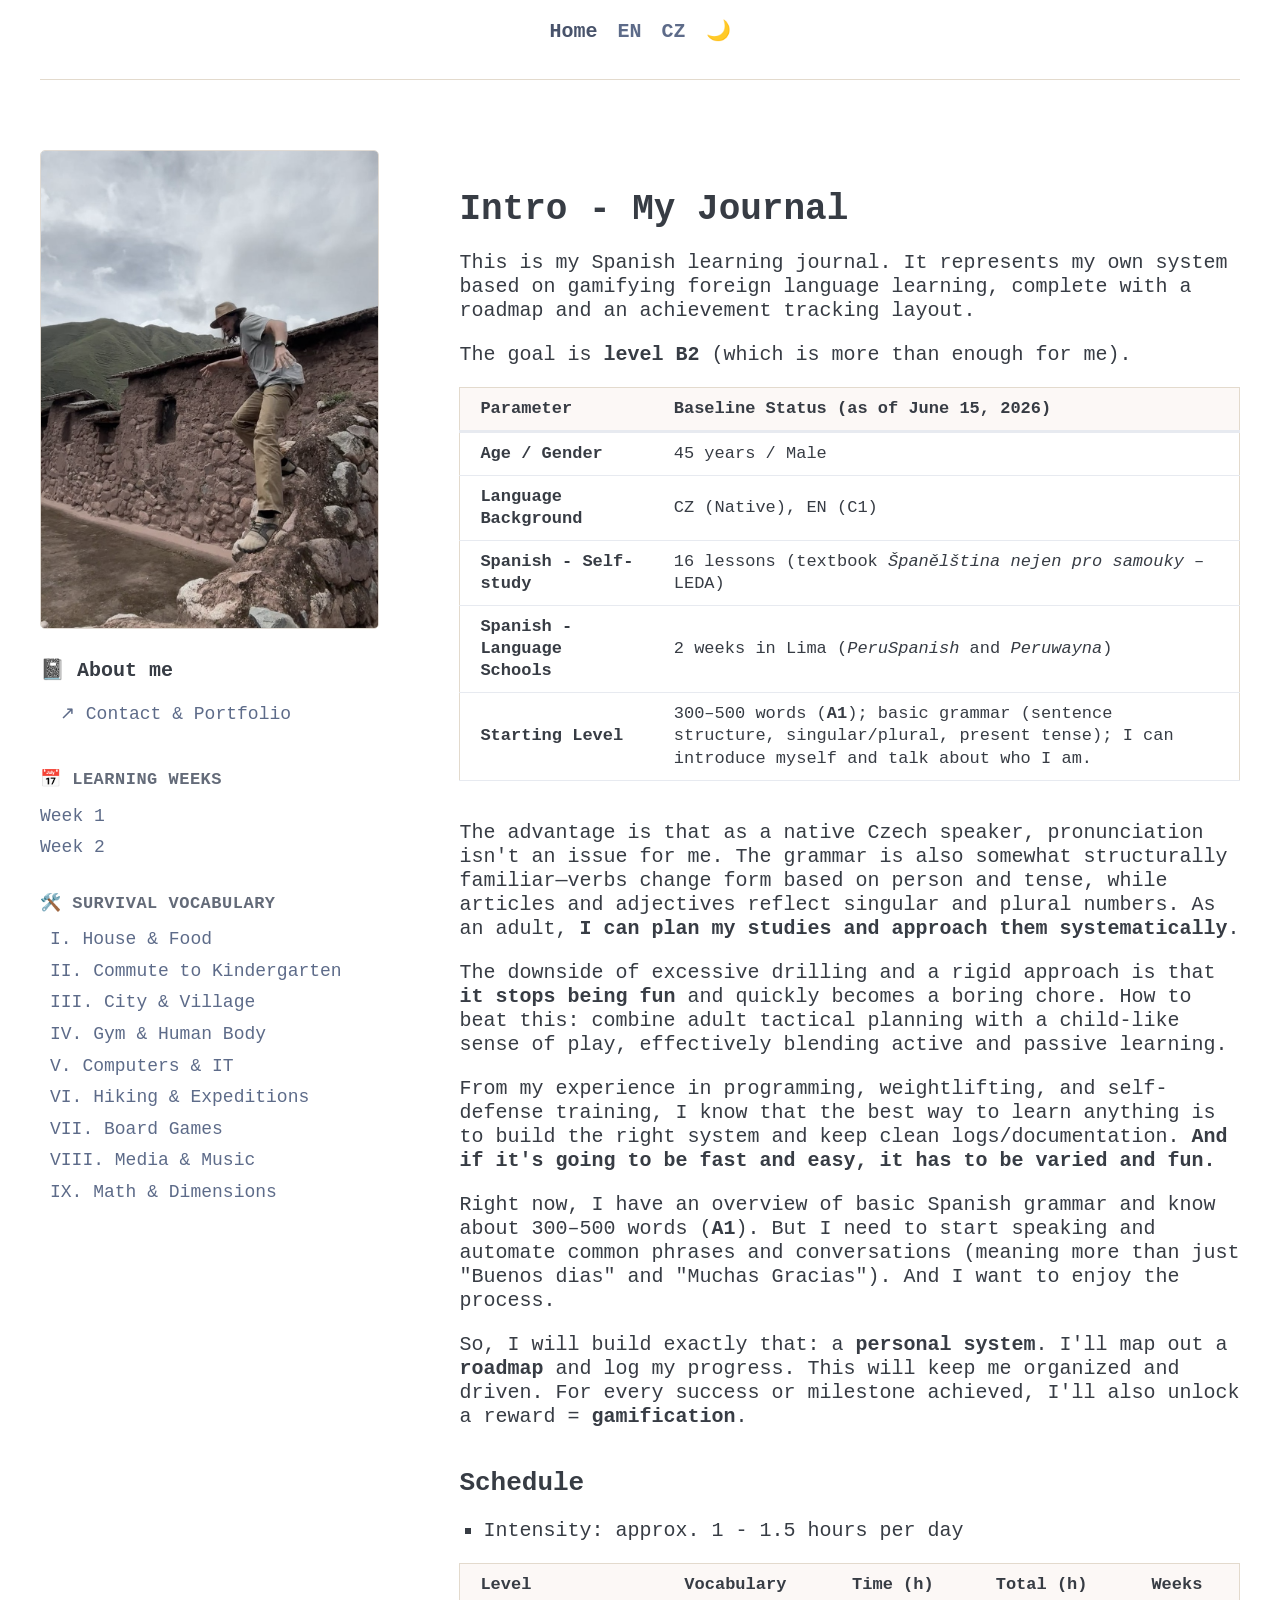
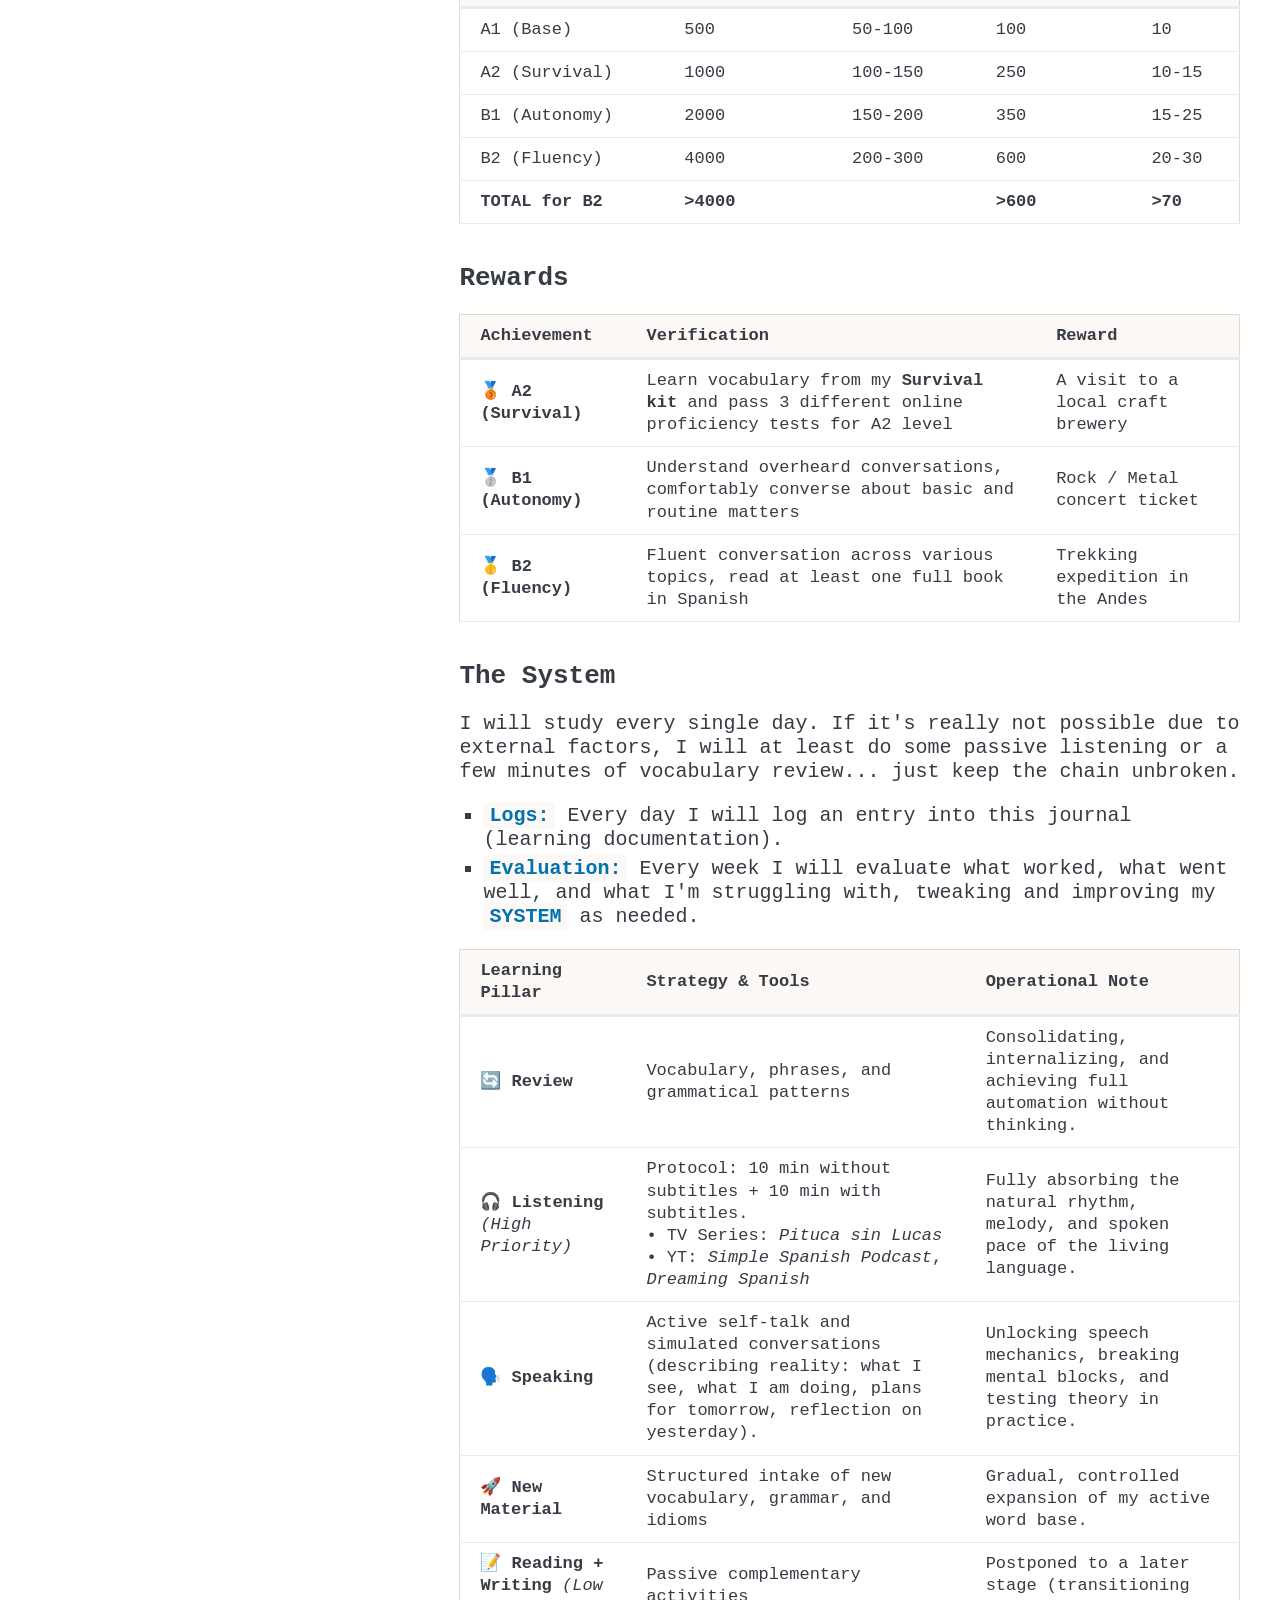
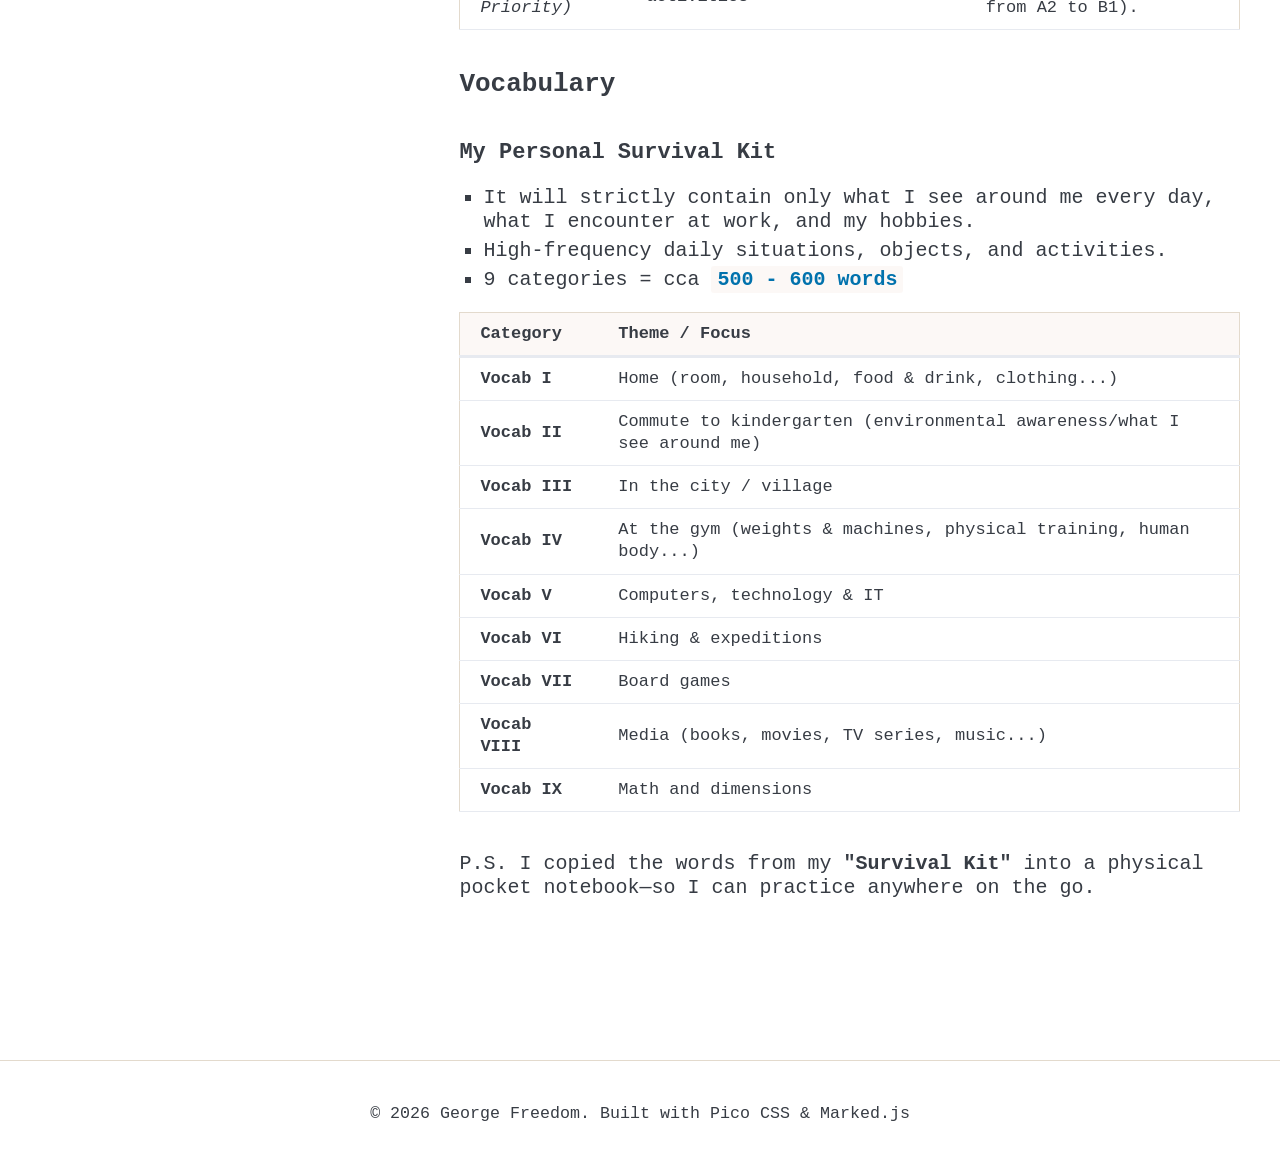
==== index.html @ 5ef9df4e "Add files via upload" ====
<!DOCTYPE html>
<html lang="en" data-theme="light">
<head>
    <meta charset="UTF-8">
    <meta name="viewport" content="width=device-width, initial-scale=1.0">
    <title>My Spanish Journey</title>
    <link rel="icon" type="image/png" href="static/img/favicon.png">
    <meta name="description" content="My Journal - Spanish language learning system.">
    
    <!-- CSS -->
    <link rel="stylesheet" href="static/css/pico.min.css">  
    <link rel="stylesheet" href="static/css/custom.css">
</head>
<body>

    <!-- TOP NAVIGATION (Aligned Right via empty ul) -->
    <nav class="container">
        <ul>
            <li><a href="#" class="md-link secondary font-weight-bold" data-path="en/en_content/intro.md">Home</a></li>
            <li><a href="#" class="secondary font-weight-bold">EN</a></li>
            <li><a href="cz/index.html" class="secondary">CZ</a></li>
            <li><a href="#" id="theme-toggle" class="secondary" aria-label="Toggle theme">🌙</a></li>
        </ul>
    </nav>

    <!-- TWO COLUMN LAYOUT -->
    <main class="container dashboard-grid">
        
        <!-- LEFT COLUMN: SYSTEM OVERVIEW & MD NAVIGATION -->
        <aside class="dashboard-sidebar">
    <div class="sidebar-sticky">
        
        <img class="journal-profile-img" src="static/img/profilka.jpeg" alt="Expedition Logbook Focus">

        <div class="profile-header">
            <p class="about-title">📓 About me</p>
            <ul class="about-links">
                <li><a href="https://dashboard.georgefreedom.com/" target="_blank">↗ Contact & Portfolio</a></li>
            </ul>
        </div>
        
        <nav class="journal-nav">
            <p class="nav-title">📅 Learning Weeks</p>
            <ul>
                <li><a href="#" class="md-link" data-path="en/en_content/weeks/week1.md">Week 1</a></li>
                <li><a href="#" class="md-link" data-path="en/en_content/weeks/week2.md">Week 2</a></li>
            </ul>

            <p class="nav-title">🛠️ Survival Vocabulary</p>
            <ul>
                <li><a href="#" class="md-link" data-path="en/en_content/vocabulary/vocab1.md">I. House & Food</a></li>
                <li><a href="#" class="md-link" data-path="en/en_content/vocabulary/vocab2.md">II. Commute to Kindergarten</a></li>
                <li><a href="#" class="md-link" data-path="en/en_content/vocabulary/vocab3.md">III. City & Village</a></li>
                <li><a href="#" class="md-link" data-path="en/en_content/vocabulary/vocab4.md">IV. Gym & Human Body</a></li>
                <li><a href="#" class="md-link" data-path="en/en_content/vocabulary/vocab5.md">V. Computers & IT</a></li>
                <li><a href="#" class="md-link" data-path="en/en_content/vocabulary/vocab6.md">VI. Hiking & Expeditions</a></li>
                <li><a href="#" class="md-link" data-path="en/en_content/vocabulary/vocab7.md">VII. Board Games</a></li>
                <li><a href="#" class="md-link" data-path="en/en_content/vocabulary/vocab8.md">VIII. Media & Music</a></li>
                <li><a href="#" class="md-link" data-path="en/en_content/vocabulary/vocab9.md">IX. Math & Dimensions</a></li>
            </ul>
        </nav>
    </div>
</aside>

        <!-- RIGHT COLUMN: DYNAMIC CONTENT AREA -->
        <section class="dashboard-content" id="view-wrapper">
            <div id="dynamic-content">
                <p aria-busy="true">Loading system core...</p>
            </div>
        </section>
    </main>

    <!-- FOOTER -->
    <footer class="dashboard-footer">
        <small>&copy; 2026 George Freedom. Built with Pico CSS & Marked.js</small>
    </footer>

    <!-- LOCAL MARKDOWN PARSER & ARCHITECTURE SCRIPT -->
    <script src="static/js/marked.min.js"></script>
    <script>
        // Theme Toggle Logic
        const toggleBtn = document.getElementById('theme-toggle');
        const html = document.documentElement;
        const savedTheme = localStorage.getItem('theme') || (window.matchMedia('(prefers-color-scheme: dark)').matches ? 'dark' : 'light');
        html.setAttribute('data-theme', savedTheme);
        updateToggleIcon(savedTheme);

        toggleBtn.addEventListener('click', (e) => {
            e.preventDefault();
            const currentTheme = html.getAttribute('data-theme');
            const newTheme = currentTheme === 'dark' ? 'light' : 'dark';
            html.setAttribute('data-theme', newTheme);
            localStorage.setItem('theme', newTheme);
            updateToggleIcon(newTheme);
        });

        function updateToggleIcon(theme) {
            toggleBtn.innerHTML = theme === 'dark' ? '☀️' : '🌙';
        }

        // Default Intro Path
        const DEFAULT_INTRO = "en/en_content/intro.md";

        document.addEventListener("DOMContentLoaded", () => {
            fetchAndRenderMarkdown(DEFAULT_INTRO);
            
            const defaultActive = document.querySelector(`[data-path="${DEFAULT_INTRO}"]`);
            if (defaultActive) {
                defaultActive.setAttribute('aria-current', 'page');
            }
        });

        // Async Markdown Loader
        async function fetchAndRenderMarkdown(filePath) {
            const container = document.getElementById('dynamic-content');
            container.innerHTML = '<p aria-busy="true">Loading journal entry...</p>';
            
            try {
                const response = await fetch(filePath);
                if (!response.ok) throw new Error(`File not found (${response.status})`);
                
                const rawMarkdown = await response.text();
                container.innerHTML = marked.parse(rawMarkdown);
                
                if (window.innerWidth < 992) {
                    document.getElementById('view-wrapper').scrollIntoView({ behavior: 'smooth' });
                }
            } catch (error) {
                container.innerHTML = `
                    <article style="border-left: 4px solid var(--pico-form-element-invalid-border-color); font-family: var(--logbook-mono);">
                        <h3>Execution Error</h3>
                        <p>Failed to load: <code>${filePath}</code></p>
                        <p><small>${error.message}</small></p>
                    </article>
                `;
            }
        }

        // Navigation Link Trigger
        document.querySelectorAll('.md-link').forEach(link => {
            link.addEventListener('click', (e) => {
                e.preventDefault();
                
                document.querySelectorAll('.md-link').forEach(l => l.removeAttribute('aria-current'));
                
                // If it's not the top bar Home link, set active styling
                if (link.innerText !== "Home") {
                    link.setAttribute('aria-current', 'page');
                } else {
                    const asideIntro = document.querySelector(`aside [data-path="${DEFAULT_INTRO}"]`);
                    if (asideIntro) asideIntro.setAttribute('aria-current', 'page');
                }
                
                const path = link.getAttribute('data-path');
                fetchAndRenderMarkdown(path);
            });
        });
    </script>
</body>
</html>
---- static/css/pico.min.css ----
@charset "UTF-8";/*!
 * Pico CSS ✨ v2.1.1 (https://picocss.com)
 * Copyright 2019-2025 - Licensed under MIT
 */:host,:root{--pico-font-family-emoji:"Apple Color Emoji","Segoe UI Emoji","Segoe UI Symbol","Noto Color Emoji";--pico-font-family-sans-serif:system-ui,"Segoe UI",Roboto,Oxygen,Ubuntu,Cantarell,Helvetica,Arial,"Helvetica Neue",sans-serif,var(--pico-font-family-emoji);--pico-font-family-monospace:ui-monospace,SFMono-Regular,"SF Mono",Menlo,Consolas,"Liberation Mono",monospace,var(--pico-font-family-emoji);--pico-font-family:var(--pico-font-family-sans-serif);--pico-line-height:1.5;--pico-font-weight:400;--pico-font-size:100%;--pico-text-underline-offset:0.1rem;--pico-border-radius:0.25rem;--pico-border-width:0.0625rem;--pico-outline-width:0.125rem;--pico-transition:0.2s ease-in-out;--pico-spacing:1rem;--pico-typography-spacing-vertical:1rem;--pico-block-spacing-vertical:var(--pico-spacing);--pico-block-spacing-horizontal:var(--pico-spacing);--pico-grid-column-gap:var(--pico-spacing);--pico-grid-row-gap:var(--pico-spacing);--pico-form-element-spacing-vertical:0.75rem;--pico-form-element-spacing-horizontal:1rem;--pico-group-box-shadow:0 0 0 rgba(0, 0, 0, 0);--pico-group-box-shadow-focus-with-button:0 0 0 var(--pico-outline-width) var(--pico-primary-focus);--pico-group-box-shadow-focus-with-input:0 0 0 0.0625rem var(--pico-form-element-border-color);--pico-modal-overlay-backdrop-filter:blur(0.375rem);--pico-nav-element-spacing-vertical:1rem;--pico-nav-element-spacing-horizontal:0.5rem;--pico-nav-link-spacing-vertical:0.5rem;--pico-nav-link-spacing-horizontal:0.5rem;--pico-nav-breadcrumb-divider:">";--pico-icon-checkbox:url("data:image/svg+xml,%3Csvg xmlns='http://www.w3.org/2000/svg' width='24' height='24' viewBox='0 0 24 24' fill='none' stroke='rgb(255, 255, 255)' stroke-width='4' stroke-linecap='round' stroke-linejoin='round'%3E%3Cpolyline points='20 6 9 17 4 12'%3E%3C/polyline%3E%3C/svg%3E");--pico-icon-minus:url("data:image/svg+xml,%3Csvg xmlns='http://www.w3.org/2000/svg' width='24' height='24' viewBox='0 0 24 24' fill='none' stroke='rgb(255, 255, 255)' stroke-width='4' stroke-linecap='round' stroke-linejoin='round'%3E%3Cline x1='5' y1='12' x2='19' y2='12'%3E%3C/line%3E%3C/svg%3E");--pico-icon-chevron:url("data:image/svg+xml,%3Csvg xmlns='http://www.w3.org/2000/svg' width='24' height='24' viewBox='0 0 24 24' fill='none' stroke='rgb(136, 145, 164)' stroke-width='2' stroke-linecap='round' stroke-linejoin='round'%3E%3Cpolyline points='6 9 12 15 18 9'%3E%3C/polyline%3E%3C/svg%3E");--pico-icon-date:url("data:image/svg+xml,%3Csvg xmlns='http://www.w3.org/2000/svg' width='24' height='24' viewBox='0 0 24 24' fill='none' stroke='rgb(136, 145, 164)' stroke-width='2' stroke-linecap='round' stroke-linejoin='round'%3E%3Crect x='3' y='4' width='18' height='18' rx='2' ry='2'%3E%3C/rect%3E%3Cline x1='16' y1='2' x2='16' y2='6'%3E%3C/line%3E%3Cline x1='8' y1='2' x2='8' y2='6'%3E%3C/line%3E%3Cline x1='3' y1='10' x2='21' y2='10'%3E%3C/line%3E%3C/svg%3E");--pico-icon-time:url("data:image/svg+xml,%3Csvg xmlns='http://www.w3.org/2000/svg' width='24' height='24' viewBox='0 0 24 24' fill='none' stroke='rgb(136, 145, 164)' stroke-width='2' stroke-linecap='round' stroke-linejoin='round'%3E%3Ccircle cx='12' cy='12' r='10'%3E%3C/circle%3E%3Cpolyline points='12 6 12 12 16 14'%3E%3C/polyline%3E%3C/svg%3E");--pico-icon-search:url("data:image/svg+xml,%3Csvg xmlns='http://www.w3.org/2000/svg' width='24' height='24' viewBox='0 0 24 24' fill='none' stroke='rgb(136, 145, 164)' stroke-width='1.5' stroke-linecap='round' stroke-linejoin='round'%3E%3Ccircle cx='11' cy='11' r='8'%3E%3C/circle%3E%3Cline x1='21' y1='21' x2='16.65' y2='16.65'%3E%3C/line%3E%3C/svg%3E");--pico-icon-close:url("data:image/svg+xml,%3Csvg xmlns='http://www.w3.org/2000/svg' width='24' height='24' viewBox='0 0 24 24' fill='none' stroke='rgb(136, 145, 164)' stroke-width='3' stroke-linecap='round' stroke-linejoin='round'%3E%3Cline x1='18' y1='6' x2='6' y2='18'%3E%3C/line%3E%3Cline x1='6' y1='6' x2='18' y2='18'%3E%3C/line%3E%3C/svg%3E");--pico-icon-loading:url("data:image/svg+xml,%3Csvg fill='none' height='24' width='24' viewBox='0 0 24 24' xmlns='http://www.w3.org/2000/svg' %3E%3Cstyle%3E g %7B animation: rotate 2s linear infinite; transform-origin: center center; %7D circle %7B stroke-dasharray: 75,100; stroke-dashoffset: -5; animation: dash 1.5s ease-in-out infinite; stroke-linecap: round; %7D @keyframes rotate %7B 0%25 %7B transform: rotate(0deg); %7D 100%25 %7B transform: rotate(360deg); %7D %7D @keyframes dash %7B 0%25 %7B stroke-dasharray: 1,100; stroke-dashoffset: 0; %7D 50%25 %7B stroke-dasharray: 44.5,100; stroke-dashoffset: -17.5; %7D 100%25 %7B stroke-dasharray: 44.5,100; stroke-dashoffset: -62; %7D %7D %3C/style%3E%3Cg%3E%3Ccircle cx='12' cy='12' r='10' fill='none' stroke='rgb(136, 145, 164)' stroke-width='4' /%3E%3C/g%3E%3C/svg%3E")}@media (min-width:576px){:host,:root{--pico-font-size:106.25%}}@media (min-width:768px){:host,:root{--pico-font-size:112.5%}}@media (min-width:1024px){:host,:root{--pico-font-size:118.75%}}@media (min-width:1280px){:host,:root{--pico-font-size:125%}}@media (min-width:1536px){:host,:root{--pico-font-size:131.25%}}a{--pico-text-decoration:underline}a.contrast,a.secondary{--pico-text-decoration:underline}small{--pico-font-size:0.875em}h1,h2,h3,h4,h5,h6{--pico-font-weight:700}h1{--pico-font-size:2rem;--pico-line-height:1.125;--pico-typography-spacing-top:3rem}h2{--pico-font-size:1.75rem;--pico-line-height:1.15;--pico-typography-spacing-top:2.625rem}h3{--pico-font-size:1.5rem;--pico-line-height:1.175;--pico-typography-spacing-top:2.25rem}h4{--pico-font-size:1.25rem;--pico-line-height:1.2;--pico-typography-spacing-top:1.874rem}h5{--pico-font-size:1.125rem;--pico-line-height:1.225;--pico-typography-spacing-top:1.6875rem}h6{--pico-font-size:1rem;--pico-line-height:1.25;--pico-typography-spacing-top:1.5rem}tfoot td,tfoot th,thead td,thead th{--pico-font-weight:600;--pico-border-width:0.1875rem}code,kbd,pre,samp{--pico-font-family:var(--pico-font-family-monospace)}kbd{--pico-font-weight:bolder}:where(select,textarea),input:not([type=submit],[type=button],[type=reset],[type=checkbox],[type=radio],[type=file]){--pico-outline-width:0.0625rem}[type=search]{--pico-border-radius:5rem}[type=checkbox],[type=radio]{--pico-border-width:0.125rem}[type=checkbox][role=switch]{--pico-border-width:0.1875rem}details.dropdown summary:not([role=button]){--pico-outline-width:0.0625rem}nav details.dropdown summary:focus-visible{--pico-outline-width:0.125rem}[role=search]{--pico-border-radius:5rem}[role=group]:has(button.secondary:focus,[type=submit].secondary:focus,[type=button].secondary:focus,[role=button].secondary:focus),[role=search]:has(button.secondary:focus,[type=submit].secondary:focus,[type=button].secondary:focus,[role=button].secondary:focus){--pico-group-box-shadow-focus-with-button:0 0 0 var(--pico-outline-width) var(--pico-secondary-focus)}[role=group]:has(button.contrast:focus,[type=submit].contrast:focus,[type=button].contrast:focus,[role=button].contrast:focus),[role=search]:has(button.contrast:focus,[type=submit].contrast:focus,[type=button].contrast:focus,[role=button].contrast:focus){--pico-group-box-shadow-focus-with-button:0 0 0 var(--pico-outline-width) var(--pico-contrast-focus)}[role=group] [role=button],[role=group] [type=button],[role=group] [type=submit],[role=group] button,[role=search] [role=button],[role=search] [type=button],[role=search] [type=submit],[role=search] button{--pico-form-element-spacing-horizontal:2rem}details summary[role=button]:not(.outline)::after{filter:brightness(0) invert(1)}[aria-busy=true]:not(input,select,textarea):is(button,[type=submit],[type=button],[type=reset],[role=button]):not(.outline)::before{filter:brightness(0) invert(1)}:host(:not([data-theme=dark])),:root:not([data-theme=dark]),[data-theme=light]{color-scheme:light;--pico-background-color:#fff;--pico-color:#373c44;--pico-text-selection-color:rgba(2, 154, 232, 0.25);--pico-muted-color:#646b79;--pico-muted-border-color:rgb(231, 234, 239.5);--pico-primary:#0172ad;--pico-primary-background:#0172ad;--pico-primary-border:var(--pico-primary-background);--pico-primary-underline:rgba(1, 114, 173, 0.5);--pico-primary-hover:#015887;--pico-primary-hover-background:#02659a;--pico-primary-hover-border:var(--pico-primary-hover-background);--pico-primary-hover-underline:var(--pico-primary-hover);--pico-primary-focus:rgba(2, 154, 232, 0.5);--pico-primary-inverse:#fff;--pico-secondary:#5d6b89;--pico-secondary-background:#525f7a;--pico-secondary-border:var(--pico-secondary-background);--pico-secondary-underline:rgba(93, 107, 137, 0.5);--pico-secondary-hover:#48536b;--pico-secondary-hover-background:#48536b;--pico-secondary-hover-border:var(--pico-secondary-hover-background);--pico-secondary-hover-underline:var(--pico-secondary-hover);--pico-secondary-focus:rgba(93, 107, 137, 0.25);--pico-secondary-inverse:#fff;--pico-contrast:#181c25;--pico-contrast-background:#181c25;--pico-contrast-border:var(--pico-contrast-background);--pico-contrast-underline:rgba(24, 28, 37, 0.5);--pico-contrast-hover:#000;--pico-contrast-hover-background:#000;--pico-contrast-hover-border:var(--pico-contrast-hover-background);--pico-contrast-hover-underline:var(--pico-secondary-hover);--pico-contrast-focus:rgba(93, 107, 137, 0.25);--pico-contrast-inverse:#fff;--pico-box-shadow:0.0145rem 0.029rem 0.174rem rgba(129, 145, 181, 0.01698),0.0335rem 0.067rem 0.402rem rgba(129, 145, 181, 0.024),0.0625rem 0.125rem 0.75rem rgba(129, 145, 181, 0.03),0.1125rem 0.225rem 1.35rem rgba(129, 145, 181, 0.036),0.2085rem 0.417rem 2.502rem rgba(129, 145, 181, 0.04302),0.5rem 1rem 6rem rgba(129, 145, 181, 0.06),0 0 0 0.0625rem rgba(129, 145, 181, 0.015);--pico-h1-color:#2d3138;--pico-h2-color:#373c44;--pico-h3-color:#424751;--pico-h4-color:#4d535e;--pico-h5-color:#5c6370;--pico-h6-color:#646b79;--pico-mark-background-color:rgb(252.5, 230.5, 191.5);--pico-mark-color:#0f1114;--pico-ins-color:rgb(28.5, 105.5, 84);--pico-del-color:rgb(136, 56.5, 53);--pico-blockquote-border-color:var(--pico-muted-border-color);--pico-blockquote-footer-color:var(--pico-muted-color);--pico-button-box-shadow:0 0 0 rgba(0, 0, 0, 0);--pico-button-hover-box-shadow:0 0 0 rgba(0, 0, 0, 0);--pico-table-border-color:var(--pico-muted-border-color);--pico-table-row-stripped-background-color:rgba(111, 120, 135, 0.0375);--pico-code-background-color:rgb(243, 244.5, 246.75);--pico-code-color:#646b79;--pico-code-kbd-background-color:var(--pico-color);--pico-code-kbd-color:var(--pico-background-color);--pico-form-element-background-color:rgb(251, 251.5, 252.25);--pico-form-element-selected-background-color:#dfe3eb;--pico-form-element-border-color:#cfd5e2;--pico-form-element-color:#23262c;--pico-form-element-placeholder-color:var(--pico-muted-color);--pico-form-element-active-background-color:#fff;--pico-form-element-active-border-color:var(--pico-primary-border);--pico-form-element-focus-color:var(--pico-primary-border);--pico-form-element-disabled-opacity:0.5;--pico-form-element-invalid-border-color:rgb(183.5, 105.5, 106.5);--pico-form-element-invalid-active-border-color:rgb(200.25, 79.25, 72.25);--pico-form-element-invalid-focus-color:var(--pico-form-element-invalid-active-border-color);--pico-form-element-valid-border-color:rgb(76, 154.5, 137.5);--pico-form-element-valid-active-border-color:rgb(39, 152.75, 118.75);--pico-form-element-valid-focus-color:var(--pico-form-element-valid-active-border-color);--pico-switch-background-color:#bfc7d9;--pico-switch-checked-background-color:var(--pico-primary-background);--pico-switch-color:#fff;--pico-switch-thumb-box-shadow:0 0 0 rgba(0, 0, 0, 0);--pico-range-border-color:#dfe3eb;--pico-range-active-border-color:#bfc7d9;--pico-range-thumb-border-color:var(--pico-background-color);--pico-range-thumb-color:var(--pico-secondary-background);--pico-range-thumb-active-color:var(--pico-primary-background);--pico-accordion-border-color:var(--pico-muted-border-color);--pico-accordion-active-summary-color:var(--pico-primary-hover);--pico-accordion-close-summary-color:var(--pico-color);--pico-accordion-open-summary-color:var(--pico-muted-color);--pico-card-background-color:var(--pico-background-color);--pico-card-border-color:var(--pico-muted-border-color);--pico-card-box-shadow:var(--pico-box-shadow);--pico-card-sectioning-background-color:rgb(251, 251.5, 252.25);--pico-dropdown-background-color:#fff;--pico-dropdown-border-color:#eff1f4;--pico-dropdown-box-shadow:var(--pico-box-shadow);--pico-dropdown-color:var(--pico-color);--pico-dropdown-hover-background-color:#eff1f4;--pico-loading-spinner-opacity:0.5;--pico-modal-overlay-background-color:rgba(232, 234, 237, 0.75);--pico-progress-background-color:#dfe3eb;--pico-progress-color:var(--pico-primary-background);--pico-tooltip-background-color:var(--pico-contrast-background);--pico-tooltip-color:var(--pico-contrast-inverse);--pico-icon-valid:url("data:image/svg+xml,%3Csvg xmlns='http://www.w3.org/2000/svg' width='24' height='24' viewBox='0 0 24 24' fill='none' stroke='rgb(76, 154.5, 137.5)' stroke-width='2' stroke-linecap='round' stroke-linejoin='round'%3E%3Cpolyline points='20 6 9 17 4 12'%3E%3C/polyline%3E%3C/svg%3E");--pico-icon-invalid:url("data:image/svg+xml,%3Csvg xmlns='http://www.w3.org/2000/svg' width='24' height='24' viewBox='0 0 24 24' fill='none' stroke='rgb(200.25, 79.25, 72.25)' stroke-width='2' stroke-linecap='round' stroke-linejoin='round'%3E%3Ccircle cx='12' cy='12' r='10'%3E%3C/circle%3E%3Cline x1='12' y1='8' x2='12' y2='12'%3E%3C/line%3E%3Cline x1='12' y1='16' x2='12.01' y2='16'%3E%3C/line%3E%3C/svg%3E")}:host(:not([data-theme=dark])) input:is([type=submit],[type=button],[type=reset],[type=checkbox],[type=radio],[type=file]),:root:not([data-theme=dark]) input:is([type=submit],[type=button],[type=reset],[type=checkbox],[type=radio],[type=file]),[data-theme=light] input:is([type=submit],[type=button],[type=reset],[type=checkbox],[type=radio],[type=file]){--pico-form-element-focus-color:var(--pico-primary-focus)}@media only screen and (prefers-color-scheme:dark){:host(:not([data-theme])),:root:not([data-theme]){color-scheme:dark;--pico-background-color:rgb(19, 22.5, 30.5);--pico-color:#c2c7d0;--pico-text-selection-color:rgba(1, 170, 255, 0.1875);--pico-muted-color:#7b8495;--pico-muted-border-color:#202632;--pico-primary:#01aaff;--pico-primary-background:#0172ad;--pico-primary-border:var(--pico-primary-background);--pico-primary-underline:rgba(1, 170, 255, 0.5);--pico-primary-hover:#79c0ff;--pico-primary-hover-background:#017fc0;--pico-primary-hover-border:var(--pico-primary-hover-background);--pico-primary-hover-underline:var(--pico-primary-hover);--pico-primary-focus:rgba(1, 170, 255, 0.375);--pico-primary-inverse:#fff;--pico-secondary:#969eaf;--pico-secondary-background:#525f7a;--pico-secondary-border:var(--pico-secondary-background);--pico-secondary-underline:rgba(150, 158, 175, 0.5);--pico-secondary-hover:#b3b9c5;--pico-secondary-hover-background:#5d6b89;--pico-secondary-hover-border:var(--pico-secondary-hover-background);--pico-secondary-hover-underline:var(--pico-secondary-hover);--pico-secondary-focus:rgba(144, 158, 190, 0.25);--pico-secondary-inverse:#fff;--pico-contrast:#dfe3eb;--pico-contrast-background:#eff1f4;--pico-contrast-border:var(--pico-contrast-background);--pico-contrast-underline:rgba(223, 227, 235, 0.5);--pico-contrast-hover:#fff;--pico-contrast-hover-background:#fff;--pico-contrast-hover-border:var(--pico-contrast-hover-background);--pico-contrast-hover-underline:var(--pico-contrast-hover);--pico-contrast-focus:rgba(207, 213, 226, 0.25);--pico-contrast-inverse:#000;--pico-box-shadow:0.0145rem 0.029rem 0.174rem rgba(7, 8.5, 12, 0.01698),0.0335rem 0.067rem 0.402rem rgba(7, 8.5, 12, 0.024),0.0625rem 0.125rem 0.75rem rgba(7, 8.5, 12, 0.03),0.1125rem 0.225rem 1.35rem rgba(7, 8.5, 12, 0.036),0.2085rem 0.417rem 2.502rem rgba(7, 8.5, 12, 0.04302),0.5rem 1rem 6rem rgba(7, 8.5, 12, 0.06),0 0 0 0.0625rem rgba(7, 8.5, 12, 0.015);--pico-h1-color:#f0f1f3;--pico-h2-color:#e0e3e7;--pico-h3-color:#c2c7d0;--pico-h4-color:#b3b9c5;--pico-h5-color:#a4acba;--pico-h6-color:#8891a4;--pico-mark-background-color:#014063;--pico-mark-color:#fff;--pico-ins-color:#62af9a;--pico-del-color:rgb(205.5, 126, 123);--pico-blockquote-border-color:var(--pico-muted-border-color);--pico-blockquote-footer-color:var(--pico-muted-color);--pico-button-box-shadow:0 0 0 rgba(0, 0, 0, 0);--pico-button-hover-box-shadow:0 0 0 rgba(0, 0, 0, 0);--pico-table-border-color:var(--pico-muted-border-color);--pico-table-row-stripped-background-color:rgba(111, 120, 135, 0.0375);--pico-code-background-color:rgb(26, 30.5, 40.25);--pico-code-color:#8891a4;--pico-code-kbd-background-color:var(--pico-color);--pico-code-kbd-color:var(--pico-background-color);--pico-form-element-background-color:rgb(28, 33, 43.5);--pico-form-element-selected-background-color:#2a3140;--pico-form-element-border-color:#2a3140;--pico-form-element-color:#e0e3e7;--pico-form-element-placeholder-color:#8891a4;--pico-form-element-active-background-color:rgb(26, 30.5, 40.25);--pico-form-element-active-border-color:var(--pico-primary-border);--pico-form-element-focus-color:var(--pico-primary-border);--pico-form-element-disabled-opacity:0.5;--pico-form-element-invalid-border-color:rgb(149.5, 74, 80);--pico-form-element-invalid-active-border-color:rgb(183.25, 63.5, 59);--pico-form-element-invalid-focus-color:var(--pico-form-element-invalid-active-border-color);--pico-form-element-valid-border-color:#2a7b6f;--pico-form-element-valid-active-border-color:rgb(22, 137, 105.5);--pico-form-element-valid-focus-color:var(--pico-form-element-valid-active-border-color);--pico-switch-background-color:#333c4e;--pico-switch-checked-background-color:var(--pico-primary-background);--pico-switch-color:#fff;--pico-switch-thumb-box-shadow:0 0 0 rgba(0, 0, 0, 0);--pico-range-border-color:#202632;--pico-range-active-border-color:#2a3140;--pico-range-thumb-border-color:var(--pico-background-color);--pico-range-thumb-color:var(--pico-secondary-background);--pico-range-thumb-active-color:var(--pico-primary-background);--pico-accordion-border-color:var(--pico-muted-border-color);--pico-accordion-active-summary-color:var(--pico-primary-hover);--pico-accordion-close-summary-color:var(--pico-color);--pico-accordion-open-summary-color:var(--pico-muted-color);--pico-card-background-color:#181c25;--pico-card-border-color:var(--pico-card-background-color);--pico-card-box-shadow:var(--pico-box-shadow);--pico-card-sectioning-background-color:rgb(26, 30.5, 40.25);--pico-dropdown-background-color:#181c25;--pico-dropdown-border-color:#202632;--pico-dropdown-box-shadow:var(--pico-box-shadow);--pico-dropdown-color:var(--pico-color);--pico-dropdown-hover-background-color:#202632;--pico-loading-spinner-opacity:0.5;--pico-modal-overlay-background-color:rgba(7.5, 8.5, 10, 0.75);--pico-progress-background-color:#202632;--pico-progress-color:var(--pico-primary-background);--pico-tooltip-background-color:var(--pico-contrast-background);--pico-tooltip-color:var(--pico-contrast-inverse);--pico-icon-valid:url("data:image/svg+xml,%3Csvg xmlns='http://www.w3.org/2000/svg' width='24' height='24' viewBox='0 0 24 24' fill='none' stroke='rgb(42, 123, 111)' stroke-width='2' stroke-linecap='round' stroke-linejoin='round'%3E%3Cpolyline points='20 6 9 17 4 12'%3E%3C/polyline%3E%3C/svg%3E");--pico-icon-invalid:url("data:image/svg+xml,%3Csvg xmlns='http://www.w3.org/2000/svg' width='24' height='24' viewBox='0 0 24 24' fill='none' stroke='rgb(149.5, 74, 80)' stroke-width='2' stroke-linecap='round' stroke-linejoin='round'%3E%3Ccircle cx='12' cy='12' r='10'%3E%3C/circle%3E%3Cline x1='12' y1='8' x2='12' y2='12'%3E%3C/line%3E%3Cline x1='12' y1='16' x2='12.01' y2='16'%3E%3C/line%3E%3C/svg%3E")}:host(:not([data-theme])) input:is([type=submit],[type=button],[type=reset],[type=checkbox],[type=radio],[type=file]),:root:not([data-theme]) input:is([type=submit],[type=button],[type=reset],[type=checkbox],[type=radio],[type=file]){--pico-form-element-focus-color:var(--pico-primary-focus)}:host(:not([data-theme])) details summary[role=button].contrast:not(.outline)::after,:root:not([data-theme]) details summary[role=button].contrast:not(.outline)::after{filter:brightness(0)}:host(:not([data-theme])) [aria-busy=true]:not(input,select,textarea).contrast:is(button,[type=submit],[type=button],[type=reset],[role=button]):not(.outline)::before,:root:not([data-theme]) [aria-busy=true]:not(input,select,textarea).contrast:is(button,[type=submit],[type=button],[type=reset],[role=button]):not(.outline)::before{filter:brightness(0)}}[data-theme=dark]{color-scheme:dark;--pico-background-color:rgb(19, 22.5, 30.5);--pico-color:#c2c7d0;--pico-text-selection-color:rgba(1, 170, 255, 0.1875);--pico-muted-color:#7b8495;--pico-muted-border-color:#202632;--pico-primary:#01aaff;--pico-primary-background:#0172ad;--pico-primary-border:var(--pico-primary-background);--pico-primary-underline:rgba(1, 170, 255, 0.5);--pico-primary-hover:#79c0ff;--pico-primary-hover-background:#017fc0;--pico-primary-hover-border:var(--pico-primary-hover-background);--pico-primary-hover-underline:var(--pico-primary-hover);--pico-primary-focus:rgba(1, 170, 255, 0.375);--pico-primary-inverse:#fff;--pico-secondary:#969eaf;--pico-secondary-background:#525f7a;--pico-secondary-border:var(--pico-secondary-background);--pico-secondary-underline:rgba(150, 158, 175, 0.5);--pico-secondary-hover:#b3b9c5;--pico-secondary-hover-background:#5d6b89;--pico-secondary-hover-border:var(--pico-secondary-hover-background);--pico-secondary-hover-underline:var(--pico-secondary-hover);--pico-secondary-focus:rgba(144, 158, 190, 0.25);--pico-secondary-inverse:#fff;--pico-contrast:#dfe3eb;--pico-contrast-background:#eff1f4;--pico-contrast-border:var(--pico-contrast-background);--pico-contrast-underline:rgba(223, 227, 235, 0.5);--pico-contrast-hover:#fff;--pico-contrast-hover-background:#fff;--pico-contrast-hover-border:var(--pico-contrast-hover-background);--pico-contrast-hover-underline:var(--pico-contrast-hover);--pico-contrast-focus:rgba(207, 213, 226, 0.25);--pico-contrast-inverse:#000;--pico-box-shadow:0.0145rem 0.029rem 0.174rem rgba(7, 8.5, 12, 0.01698),0.0335rem 0.067rem 0.402rem rgba(7, 8.5, 12, 0.024),0.0625rem 0.125rem 0.75rem rgba(7, 8.5, 12, 0.03),0.1125rem 0.225rem 1.35rem rgba(7, 8.5, 12, 0.036),0.2085rem 0.417rem 2.502rem rgba(7, 8.5, 12, 0.04302),0.5rem 1rem 6rem rgba(7, 8.5, 12, 0.06),0 0 0 0.0625rem rgba(7, 8.5, 12, 0.015);--pico-h1-color:#f0f1f3;--pico-h2-color:#e0e3e7;--pico-h3-color:#c2c7d0;--pico-h4-color:#b3b9c5;--pico-h5-color:#a4acba;--pico-h6-color:#8891a4;--pico-mark-background-color:#014063;--pico-mark-color:#fff;--pico-ins-color:#62af9a;--pico-del-color:rgb(205.5, 126, 123);--pico-blockquote-border-color:var(--pico-muted-border-color);--pico-blockquote-footer-color:var(--pico-muted-color);--pico-button-box-shadow:0 0 0 rgba(0, 0, 0, 0);--pico-button-hover-box-shadow:0 0 0 rgba(0, 0, 0, 0);--pico-table-border-color:var(--pico-muted-border-color);--pico-table-row-stripped-background-color:rgba(111, 120, 135, 0.0375);--pico-code-background-color:rgb(26, 30.5, 40.25);--pico-code-color:#8891a4;--pico-code-kbd-background-color:var(--pico-color);--pico-code-kbd-color:var(--pico-background-color);--pico-form-element-background-color:rgb(28, 33, 43.5);--pico-form-element-selected-background-color:#2a3140;--pico-form-element-border-color:#2a3140;--pico-form-element-color:#e0e3e7;--pico-form-element-placeholder-color:#8891a4;--pico-form-element-active-background-color:rgb(26, 30.5, 40.25);--pico-form-element-active-border-color:var(--pico-primary-border);--pico-form-element-focus-color:var(--pico-primary-border);--pico-form-element-disabled-opacity:0.5;--pico-form-element-invalid-border-color:rgb(149.5, 74, 80);--pico-form-element-invalid-active-border-color:rgb(183.25, 63.5, 59);--pico-form-element-invalid-focus-color:var(--pico-form-element-invalid-active-border-color);--pico-form-element-valid-border-color:#2a7b6f;--pico-form-element-valid-active-border-color:rgb(22, 137, 105.5);--pico-form-element-valid-focus-color:var(--pico-form-element-valid-active-border-color);--pico-switch-background-color:#333c4e;--pico-switch-checked-background-color:var(--pico-primary-background);--pico-switch-color:#fff;--pico-switch-thumb-box-shadow:0 0 0 rgba(0, 0, 0, 0);--pico-range-border-color:#202632;--pico-range-active-border-color:#2a3140;--pico-range-thumb-border-color:var(--pico-background-color);--pico-range-thumb-color:var(--pico-secondary-background);--pico-range-thumb-active-color:var(--pico-primary-background);--pico-accordion-border-color:var(--pico-muted-border-color);--pico-accordion-active-summary-color:var(--pico-primary-hover);--pico-accordion-close-summary-color:var(--pico-color);--pico-accordion-open-summary-color:var(--pico-muted-color);--pico-card-background-color:#181c25;--pico-card-border-color:var(--pico-card-background-color);--pico-card-box-shadow:var(--pico-box-shadow);--pico-card-sectioning-background-color:rgb(26, 30.5, 40.25);--pico-dropdown-background-color:#181c25;--pico-dropdown-border-color:#202632;--pico-dropdown-box-shadow:var(--pico-box-shadow);--pico-dropdown-color:var(--pico-color);--pico-dropdown-hover-background-color:#202632;--pico-loading-spinner-opacity:0.5;--pico-modal-overlay-background-color:rgba(7.5, 8.5, 10, 0.75);--pico-progress-background-color:#202632;--pico-progress-color:var(--pico-primary-background);--pico-tooltip-background-color:var(--pico-contrast-background);--pico-tooltip-color:var(--pico-contrast-inverse);--pico-icon-valid:url("data:image/svg+xml,%3Csvg xmlns='http://www.w3.org/2000/svg' width='24' height='24' viewBox='0 0 24 24' fill='none' stroke='rgb(42, 123, 111)' stroke-width='2' stroke-linecap='round' stroke-linejoin='round'%3E%3Cpolyline points='20 6 9 17 4 12'%3E%3C/polyline%3E%3C/svg%3E");--pico-icon-invalid:url("data:image/svg+xml,%3Csvg xmlns='http://www.w3.org/2000/svg' width='24' height='24' viewBox='0 0 24 24' fill='none' stroke='rgb(149.5, 74, 80)' stroke-width='2' stroke-linecap='round' stroke-linejoin='round'%3E%3Ccircle cx='12' cy='12' r='10'%3E%3C/circle%3E%3Cline x1='12' y1='8' x2='12' y2='12'%3E%3C/line%3E%3Cline x1='12' y1='16' x2='12.01' y2='16'%3E%3C/line%3E%3C/svg%3E")}[data-theme=dark] input:is([type=submit],[type=button],[type=reset],[type=checkbox],[type=radio],[type=file]){--pico-form-element-focus-color:var(--pico-primary-focus)}[data-theme=dark] details summary[role=button].contrast:not(.outline)::after{filter:brightness(0)}[data-theme=dark] [aria-busy=true]:not(input,select,textarea).contrast:is(button,[type=submit],[type=button],[type=reset],[role=button]):not(.outline)::before{filter:brightness(0)}[type=checkbox],[type=radio],[type=range],progress{accent-color:var(--pico-primary)}*,::after,::before{box-sizing:border-box;background-repeat:no-repeat}::after,::before{text-decoration:inherit;vertical-align:inherit}:where(:host),:where(:root){-webkit-tap-highlight-color:transparent;-webkit-text-size-adjust:100%;-moz-text-size-adjust:100%;text-size-adjust:100%;background-color:var(--pico-background-color);color:var(--pico-color);font-weight:var(--pico-font-weight);font-size:var(--pico-font-size);line-height:var(--pico-line-height);font-family:var(--pico-font-family);text-underline-offset:var(--pico-text-underline-offset);text-rendering:optimizeLegibility;overflow-wrap:break-word;-moz-tab-size:4;-o-tab-size:4;tab-size:4}body{width:100%;margin:0}main{display:block}body>footer,body>header,body>main{padding-block:var(--pico-block-spacing-vertical)}section{margin-bottom:var(--pico-block-spacing-vertical)}.container,.container-fluid{width:100%;margin-right:auto;margin-left:auto;padding-right:var(--pico-spacing);padding-left:var(--pico-spacing)}@media (min-width:576px){.container{max-width:510px;padding-right:0;padding-left:0}}@media (min-width:768px){.container{max-width:700px}}@media (min-width:1024px){.container{max-width:950px}}@media (min-width:1280px){.container{max-width:1200px}}@media (min-width:1536px){.container{max-width:1450px}}.grid{grid-column-gap:var(--pico-grid-column-gap);grid-row-gap:var(--pico-grid-row-gap);display:grid;grid-template-columns:1fr}@media (min-width:768px){.grid{grid-template-columns:repeat(auto-fit,minmax(0%,1fr))}}.grid>*{min-width:0}.overflow-auto{overflow:auto}b,strong{font-weight:bolder}sub,sup{position:relative;font-size:.75em;line-height:0;vertical-align:baseline}sub{bottom:-.25em}sup{top:-.5em}address,blockquote,dl,ol,p,pre,table,ul{margin-top:0;margin-bottom:var(--pico-typography-spacing-vertical);color:var(--pico-color);font-style:normal;font-weight:var(--pico-font-weight)}h1,h2,h3,h4,h5,h6{margin-top:0;margin-bottom:var(--pico-typography-spacing-vertical);color:var(--pico-color);font-weight:var(--pico-font-weight);font-size:var(--pico-font-size);line-height:var(--pico-line-height);font-family:var(--pico-font-family)}h1{--pico-color:var(--pico-h1-color)}h2{--pico-color:var(--pico-h2-color)}h3{--pico-color:var(--pico-h3-color)}h4{--pico-color:var(--pico-h4-color)}h5{--pico-color:var(--pico-h5-color)}h6{--pico-color:var(--pico-h6-color)}:where(article,address,blockquote,dl,figure,form,ol,p,pre,table,ul)~:is(h1,h2,h3,h4,h5,h6){margin-top:var(--pico-typography-spacing-top)}p{margin-bottom:var(--pico-typography-spacing-vertical)}hgroup{margin-bottom:var(--pico-typography-spacing-vertical)}hgroup>*{margin-top:0;margin-bottom:0}hgroup>:not(:first-child):last-child{--pico-color:var(--pico-muted-color);--pico-font-weight:unset;font-size:1rem}:where(ol,ul) li{margin-bottom:calc(var(--pico-typography-spacing-vertical) * .25)}:where(dl,ol,ul) :where(dl,ol,ul){margin:0;margin-top:calc(var(--pico-typography-spacing-vertical) * .25)}ul li{list-style:square}mark{padding:.125rem .25rem;background-color:var(--pico-mark-background-color);color:var(--pico-mark-color);vertical-align:baseline}blockquote{display:block;margin:var(--pico-typography-spacing-vertical) 0;padding:var(--pico-spacing);border-right:none;border-left:.25rem solid var(--pico-blockquote-border-color);border-inline-start:0.25rem solid var(--pico-blockquote-border-color);border-inline-end:none}blockquote footer{margin-top:calc(var(--pico-typography-spacing-vertical) * .5);color:var(--pico-blockquote-footer-color)}abbr[title]{border-bottom:1px dotted;text-decoration:none;cursor:help}ins{color:var(--pico-ins-color);text-decoration:none}del{color:var(--pico-del-color)}::-moz-selection{background-color:var(--pico-text-selection-color)}::selection{background-color:var(--pico-text-selection-color)}:where(a:not([role=button])),[role=link]{--pico-color:var(--pico-primary);--pico-background-color:transparent;--pico-underline:var(--pico-primary-underline);outline:0;background-color:var(--pico-background-color);color:var(--pico-color);-webkit-text-decoration:var(--pico-text-decoration);text-decoration:var(--pico-text-decoration);text-decoration-color:var(--pico-underline);text-underline-offset:0.125em;transition:background-color var(--pico-transition),color var(--pico-transition),box-shadow var(--pico-transition),-webkit-text-decoration var(--pico-transition);transition:background-color var(--pico-transition),color var(--pico-transition),text-decoration var(--pico-transition),box-shadow var(--pico-transition);transition:background-color var(--pico-transition),color var(--pico-transition),text-decoration var(--pico-transition),box-shadow var(--pico-transition),-webkit-text-decoration var(--pico-transition)}:where(a:not([role=button])):is([aria-current]:not([aria-current=false]),:hover,:active,:focus),[role=link]:is([aria-current]:not([aria-current=false]),:hover,:active,:focus){--pico-color:var(--pico-primary-hover);--pico-underline:var(--pico-primary-hover-underline);--pico-text-decoration:underline}:where(a:not([role=button])):focus-visible,[role=link]:focus-visible{box-shadow:0 0 0 var(--pico-outline-width) var(--pico-primary-focus)}:where(a:not([role=button])).secondary,[role=link].secondary{--pico-color:var(--pico-secondary);--pico-underline:var(--pico-secondary-underline)}:where(a:not([role=button])).secondary:is([aria-current]:not([aria-current=false]),:hover,:active,:focus),[role=link].secondary:is([aria-current]:not([aria-current=false]),:hover,:active,:focus){--pico-color:var(--pico-secondary-hover);--pico-underline:var(--pico-secondary-hover-underline)}:where(a:not([role=button])).contrast,[role=link].contrast{--pico-color:var(--pico-contrast);--pico-underline:var(--pico-contrast-underline)}:where(a:not([role=button])).contrast:is([aria-current]:not([aria-current=false]),:hover,:active,:focus),[role=link].contrast:is([aria-current]:not([aria-current=false]),:hover,:active,:focus){--pico-color:var(--pico-contrast-hover);--pico-underline:var(--pico-contrast-hover-underline)}a[role=button]{display:inline-block}button{margin:0;overflow:visible;font-family:inherit;text-transform:none}[type=button],[type=reset],[type=submit],button{-webkit-appearance:button}[role=button],[type=button],[type=file]::file-selector-button,[type=reset],[type=submit],button{--pico-background-color:var(--pico-primary-background);--pico-border-color:var(--pico-primary-border);--pico-color:var(--pico-primary-inverse);--pico-box-shadow:var(--pico-button-box-shadow, 0 0 0 rgba(0, 0, 0, 0));padding:var(--pico-form-element-spacing-vertical) var(--pico-form-element-spacing-horizontal);border:var(--pico-border-width) solid var(--pico-border-color);border-radius:var(--pico-border-radius);outline:0;background-color:var(--pico-background-color);box-shadow:var(--pico-box-shadow);color:var(--pico-color);font-weight:var(--pico-font-weight);font-size:1rem;line-height:var(--pico-line-height);text-align:center;text-decoration:none;cursor:pointer;-webkit-user-select:none;-moz-user-select:none;user-select:none;transition:background-color var(--pico-transition),border-color var(--pico-transition),color var(--pico-transition),box-shadow var(--pico-transition)}[role=button]:is(:hover,:active,:focus),[role=button]:is([aria-current]:not([aria-current=false])),[type=button]:is(:hover,:active,:focus),[type=button]:is([aria-current]:not([aria-current=false])),[type=file]::file-selector-button:is(:hover,:active,:focus),[type=file]::file-selector-button:is([aria-current]:not([aria-current=false])),[type=reset]:is(:hover,:active,:focus),[type=reset]:is([aria-current]:not([aria-current=false])),[type=submit]:is(:hover,:active,:focus),[type=submit]:is([aria-current]:not([aria-current=false])),button:is(:hover,:active,:focus),button:is([aria-current]:not([aria-current=false])){--pico-background-color:var(--pico-primary-hover-background);--pico-border-color:var(--pico-primary-hover-border);--pico-box-shadow:var(--pico-button-hover-box-shadow, 0 0 0 rgba(0, 0, 0, 0));--pico-color:var(--pico-primary-inverse)}[role=button]:focus,[role=button]:is([aria-current]:not([aria-current=false])):focus,[type=button]:focus,[type=button]:is([aria-current]:not([aria-current=false])):focus,[type=file]::file-selector-button:focus,[type=file]::file-selector-button:is([aria-current]:not([aria-current=false])):focus,[type=reset]:focus,[type=reset]:is([aria-current]:not([aria-current=false])):focus,[type=submit]:focus,[type=submit]:is([aria-current]:not([aria-current=false])):focus,button:focus,button:is([aria-current]:not([aria-current=false])):focus{--pico-box-shadow:var(--pico-button-hover-box-shadow, 0 0 0 rgba(0, 0, 0, 0)),0 0 0 var(--pico-outline-width) var(--pico-primary-focus)}[type=button],[type=reset],[type=submit]{margin-bottom:var(--pico-spacing)}:is(button,[type=submit],[type=button],[role=button]).secondary,[type=file]::file-selector-button,[type=reset]{--pico-background-color:var(--pico-secondary-background);--pico-border-color:var(--pico-secondary-border);--pico-color:var(--pico-secondary-inverse);cursor:pointer}:is(button,[type=submit],[type=button],[role=button]).secondary:is([aria-current]:not([aria-current=false]),:hover,:active,:focus),[type=file]::file-selector-button:is([aria-current]:not([aria-current=false]),:hover,:active,:focus),[type=reset]:is([aria-current]:not([aria-current=false]),:hover,:active,:focus){--pico-background-color:var(--pico-secondary-hover-background);--pico-border-color:var(--pico-secondary-hover-border);--pico-color:var(--pico-secondary-inverse)}:is(button,[type=submit],[type=button],[role=button]).secondary:focus,:is(button,[type=submit],[type=button],[role=button]).secondary:is([aria-current]:not([aria-current=false])):focus,[type=file]::file-selector-button:focus,[type=file]::file-selector-button:is([aria-current]:not([aria-current=false])):focus,[type=reset]:focus,[type=reset]:is([aria-current]:not([aria-current=false])):focus{--pico-box-shadow:var(--pico-button-hover-box-shadow, 0 0 0 rgba(0, 0, 0, 0)),0 0 0 var(--pico-outline-width) var(--pico-secondary-focus)}:is(button,[type=submit],[type=button],[role=button]).contrast{--pico-background-color:var(--pico-contrast-background);--pico-border-color:var(--pico-contrast-border);--pico-color:var(--pico-contrast-inverse)}:is(button,[type=submit],[type=button],[role=button]).contrast:is([aria-current]:not([aria-current=false]),:hover,:active,:focus){--pico-background-color:var(--pico-contrast-hover-background);--pico-border-color:var(--pico-contrast-hover-border);--pico-color:var(--pico-contrast-inverse)}:is(button,[type=submit],[type=button],[role=button]).contrast:focus,:is(button,[type=submit],[type=button],[role=button]).contrast:is([aria-current]:not([aria-current=false])):focus{--pico-box-shadow:var(--pico-button-hover-box-shadow, 0 0 0 rgba(0, 0, 0, 0)),0 0 0 var(--pico-outline-width) var(--pico-contrast-focus)}:is(button,[type=submit],[type=button],[role=button]).outline,[type=reset].outline{--pico-background-color:transparent;--pico-color:var(--pico-primary);--pico-border-color:var(--pico-primary)}:is(button,[type=submit],[type=button],[role=button]).outline:is([aria-current]:not([aria-current=false]),:hover,:active,:focus),[type=reset].outline:is([aria-current]:not([aria-current=false]),:hover,:active,:focus){--pico-background-color:transparent;--pico-color:var(--pico-primary-hover);--pico-border-color:var(--pico-primary-hover)}:is(button,[type=submit],[type=button],[role=button]).outline.secondary,[type=reset].outline{--pico-color:var(--pico-secondary);--pico-border-color:var(--pico-secondary)}:is(button,[type=submit],[type=button],[role=button]).outline.secondary:is([aria-current]:not([aria-current=false]),:hover,:active,:focus),[type=reset].outline:is([aria-current]:not([aria-current=false]),:hover,:active,:focus){--pico-color:var(--pico-secondary-hover);--pico-border-color:var(--pico-secondary-hover)}:is(button,[type=submit],[type=button],[role=button]).outline.contrast{--pico-color:var(--pico-contrast);--pico-border-color:var(--pico-contrast)}:is(button,[type=submit],[type=button],[role=button]).outline.contrast:is([aria-current]:not([aria-current=false]),:hover,:active,:focus){--pico-color:var(--pico-contrast-hover);--pico-border-color:var(--pico-contrast-hover)}:where(button,[type=submit],[type=reset],[type=button],[role=button])[disabled],:where(fieldset[disabled]) :is(button,[type=submit],[type=button],[type=reset],[role=button]){opacity:.5;pointer-events:none}:where(table){width:100%;border-collapse:collapse;border-spacing:0;text-indent:0}td,th{padding:calc(var(--pico-spacing)/ 2) var(--pico-spacing);border-bottom:var(--pico-border-width) solid var(--pico-table-border-color);background-color:var(--pico-background-color);color:var(--pico-color);font-weight:var(--pico-font-weight);text-align:left;text-align:start}tfoot td,tfoot th{border-top:var(--pico-border-width) solid var(--pico-table-border-color);border-bottom:0}table.striped tbody tr:nth-child(odd) td,table.striped tbody tr:nth-child(odd) th{background-color:var(--pico-table-row-stripped-background-color)}:where(audio,canvas,iframe,img,svg,video){vertical-align:middle}audio,video{display:inline-block}audio:not([controls]){display:none;height:0}:where(iframe){border-style:none}img{max-width:100%;height:auto;border-style:none}:where(svg:not([fill])){fill:currentColor}svg:not(:host),svg:not(:root){overflow:hidden}code,kbd,pre,samp{font-size:.875em;font-family:var(--pico-font-family)}pre code,pre samp{font-size:inherit;font-family:inherit}pre{-ms-overflow-style:scrollbar;overflow:auto}code,kbd,pre,samp{border-radius:var(--pico-border-radius);background:var(--pico-code-background-color);color:var(--pico-code-color);font-weight:var(--pico-font-weight);line-height:initial}code,kbd,samp{display:inline-block;padding:.375rem}pre{display:block;margin-bottom:var(--pico-spacing);overflow-x:auto}pre>code,pre>samp{display:block;padding:var(--pico-spacing);background:0 0;line-height:var(--pico-line-height)}kbd{background-color:var(--pico-code-kbd-background-color);color:var(--pico-code-kbd-color);vertical-align:baseline}figure{display:block;margin:0;padding:0}figure figcaption{padding:calc(var(--pico-spacing) * .5) 0;color:var(--pico-muted-color)}hr{height:0;margin:var(--pico-typography-spacing-vertical) 0;border:0;border-top:1px solid var(--pico-muted-border-color);color:inherit}[hidden],template{display:none!important}canvas{display:inline-block}input,optgroup,select,textarea{margin:0;font-size:1rem;line-height:var(--pico-line-height);font-family:inherit;letter-spacing:inherit}input{overflow:visible}select{text-transform:none}legend{max-width:100%;padding:0;color:inherit;white-space:normal}textarea{overflow:auto}[type=checkbox],[type=radio]{padding:0}::-webkit-inner-spin-button,::-webkit-outer-spin-button{height:auto}[type=search]{-webkit-appearance:textfield;outline-offset:-2px}[type=search]::-webkit-search-decoration{-webkit-appearance:none}::-webkit-file-upload-button{-webkit-appearance:button;font:inherit}::-moz-focus-inner{padding:0;border-style:none}:-moz-focusring{outline:0}:-moz-ui-invalid{box-shadow:none}::-ms-expand{display:none}[type=file],[type=range]{padding:0;border-width:0}input:not([type=checkbox],[type=radio],[type=range]){height:calc(1rem * var(--pico-line-height) + var(--pico-form-element-spacing-vertical) * 2 + var(--pico-border-width) * 2)}fieldset{width:100%;margin:0;margin-bottom:var(--pico-spacing);padding:0;border:0}fieldset legend,label{display:block;margin-bottom:calc(var(--pico-spacing) * .375);color:var(--pico-color);font-weight:var(--pico-form-label-font-weight,var(--pico-font-weight))}fieldset legend{margin-bottom:calc(var(--pico-spacing) * .5)}button[type=submit],input:not([type=checkbox],[type=radio]),select,textarea{width:100%}input:not([type=checkbox],[type=radio],[type=range],[type=file]),select,textarea{-webkit-appearance:none;-moz-appearance:none;appearance:none;padding:var(--pico-form-element-spacing-vertical) var(--pico-form-element-spacing-horizontal)}input,select,textarea{--pico-background-color:var(--pico-form-element-background-color);--pico-border-color:var(--pico-form-element-border-color);--pico-color:var(--pico-form-element-color);--pico-box-shadow:none;border:var(--pico-border-width) solid var(--pico-border-color);border-radius:var(--pico-border-radius);outline:0;background-color:var(--pico-background-color);box-shadow:var(--pico-box-shadow);color:var(--pico-color);font-weight:var(--pico-font-weight);transition:background-color var(--pico-transition),border-color var(--pico-transition),color var(--pico-transition),box-shadow var(--pico-transition)}:where(select,textarea):not([readonly]):is(:active,:focus),input:not([type=submit],[type=button],[type=reset],[type=checkbox],[type=radio],[readonly]):is(:active,:focus){--pico-background-color:var(--pico-form-element-active-background-color)}:where(select,textarea):not([readonly]):is(:active,:focus),input:not([type=submit],[type=button],[type=reset],[role=switch],[readonly]):is(:active,:focus){--pico-border-color:var(--pico-form-element-active-border-color)}:where(select,textarea):not([readonly]):focus,input:not([type=submit],[type=button],[type=reset],[type=range],[type=file],[readonly]):focus{--pico-box-shadow:0 0 0 var(--pico-outline-width) var(--pico-form-element-focus-color)}:where(fieldset[disabled]) :is(input:not([type=submit],[type=button],[type=reset]),select,textarea),input:not([type=submit],[type=button],[type=reset])[disabled],label[aria-disabled=true],select[disabled],textarea[disabled]{opacity:var(--pico-form-element-disabled-opacity);pointer-events:none}label[aria-disabled=true] input[disabled]{opacity:1}:where(input,select,textarea):not([type=checkbox],[type=radio],[type=date],[type=datetime-local],[type=month],[type=time],[type=week],[type=range])[aria-invalid]{padding-right:calc(var(--pico-form-element-spacing-horizontal) + 1.5rem)!important;padding-left:var(--pico-form-element-spacing-horizontal);padding-inline-start:var(--pico-form-element-spacing-horizontal)!important;padding-inline-end:calc(var(--pico-form-element-spacing-horizontal) + 1.5rem)!important;background-position:center right .75rem;background-size:1rem auto;background-repeat:no-repeat}:where(input,select,textarea):not([type=checkbox],[type=radio],[type=date],[type=datetime-local],[type=month],[type=time],[type=week],[type=range])[aria-invalid=false]:not(select){background-image:var(--pico-icon-valid)}:where(input,select,textarea):not([type=checkbox],[type=radio],[type=date],[type=datetime-local],[type=month],[type=time],[type=week],[type=range])[aria-invalid=true]:not(select){background-image:var(--pico-icon-invalid)}:where(input,select,textarea)[aria-invalid=false]{--pico-border-color:var(--pico-form-element-valid-border-color)}:where(input,select,textarea)[aria-invalid=false]:is(:active,:focus){--pico-border-color:var(--pico-form-element-valid-active-border-color)!important}:where(input,select,textarea)[aria-invalid=false]:is(:active,:focus):not([type=checkbox],[type=radio]){--pico-box-shadow:0 0 0 var(--pico-outline-width) var(--pico-form-element-valid-focus-color)!important}:where(input,select,textarea)[aria-invalid=true]{--pico-border-color:var(--pico-form-element-invalid-border-color)}:where(input,select,textarea)[aria-invalid=true]:is(:active,:focus){--pico-border-color:var(--pico-form-element-invalid-active-border-color)!important}:where(input,select,textarea)[aria-invalid=true]:is(:active,:focus):not([type=checkbox],[type=radio]){--pico-box-shadow:0 0 0 var(--pico-outline-width) var(--pico-form-element-invalid-focus-color)!important}[dir=rtl] :where(input,select,textarea):not([type=checkbox],[type=radio]):is([aria-invalid],[aria-invalid=true],[aria-invalid=false]){background-position:center left .75rem}input::-webkit-input-placeholder,input::placeholder,select:invalid,textarea::-webkit-input-placeholder,textarea::placeholder{color:var(--pico-form-element-placeholder-color);opacity:1}input:not([type=checkbox],[type=radio]),select,textarea{margin-bottom:var(--pico-spacing)}select::-ms-expand{border:0;background-color:transparent}select:not([multiple],[size]){padding-right:calc(var(--pico-form-element-spacing-horizontal) + 1.5rem);padding-left:var(--pico-form-element-spacing-horizontal);padding-inline-start:var(--pico-form-element-spacing-horizontal);padding-inline-end:calc(var(--pico-form-element-spacing-horizontal) + 1.5rem);background-image:var(--pico-icon-chevron);background-position:center right .75rem;background-size:1rem auto;background-repeat:no-repeat}select[multiple] option:checked{background:var(--pico-form-element-selected-background-color);color:var(--pico-form-element-color)}[dir=rtl] select:not([multiple],[size]){background-position:center left .75rem}textarea{display:block;resize:vertical}textarea[aria-invalid]{--pico-icon-height:calc(1rem * var(--pico-line-height) + var(--pico-form-element-spacing-vertical) * 2 + var(--pico-border-width) * 2);background-position:top right .75rem!important;background-size:1rem var(--pico-icon-height)!important}:where(input,select,textarea,fieldset,.grid)+small{display:block;width:100%;margin-top:calc(var(--pico-spacing) * -.75);margin-bottom:var(--pico-spacing);color:var(--pico-muted-color)}:where(input,select,textarea,fieldset,.grid)[aria-invalid=false]+small{color:var(--pico-ins-color)}:where(input,select,textarea,fieldset,.grid)[aria-invalid=true]+small{color:var(--pico-del-color)}label>:where(input,select,textarea){margin-top:calc(var(--pico-spacing) * .25)}label:has([type=checkbox],[type=radio]){width:-moz-fit-content;width:fit-content;cursor:pointer}[type=checkbox],[type=radio]{-webkit-appearance:none;-moz-appearance:none;appearance:none;width:1.25em;height:1.25em;margin-top:-.125em;margin-inline-end:.5em;border-width:var(--pico-border-width);vertical-align:middle;cursor:pointer}[type=checkbox]::-ms-check,[type=radio]::-ms-check{display:none}[type=checkbox]:checked,[type=checkbox]:checked:active,[type=checkbox]:checked:focus,[type=radio]:checked,[type=radio]:checked:active,[type=radio]:checked:focus{--pico-background-color:var(--pico-primary-background);--pico-border-color:var(--pico-primary-border);background-image:var(--pico-icon-checkbox);background-position:center;background-size:.75em auto;background-repeat:no-repeat}[type=checkbox]~label,[type=radio]~label{display:inline-block;margin-bottom:0;cursor:pointer}[type=checkbox]~label:not(:last-of-type),[type=radio]~label:not(:last-of-type){margin-inline-end:1em}[type=checkbox]:indeterminate{--pico-background-color:var(--pico-primary-background);--pico-border-color:var(--pico-primary-border);background-image:var(--pico-icon-minus);background-position:center;background-size:.75em auto;background-repeat:no-repeat}[type=radio]{border-radius:50%}[type=radio]:checked,[type=radio]:checked:active,[type=radio]:checked:focus{--pico-background-color:var(--pico-primary-inverse);border-width:.35em;background-image:none}[type=checkbox][role=switch]{--pico-background-color:var(--pico-switch-background-color);--pico-color:var(--pico-switch-color);width:2.25em;height:1.25em;border:var(--pico-border-width) solid var(--pico-border-color);border-radius:1.25em;background-color:var(--pico-background-color);line-height:1.25em}[type=checkbox][role=switch]:not([aria-invalid]){--pico-border-color:var(--pico-switch-background-color)}[type=checkbox][role=switch]:before{display:block;aspect-ratio:1;height:100%;border-radius:50%;background-color:var(--pico-color);box-shadow:var(--pico-switch-thumb-box-shadow);content:"";transition:margin .1s ease-in-out}[type=checkbox][role=switch]:focus{--pico-background-color:var(--pico-switch-background-color);--pico-border-color:var(--pico-switch-background-color)}[type=checkbox][role=switch]:checked{--pico-background-color:var(--pico-switch-checked-background-color);--pico-border-color:var(--pico-switch-checked-background-color);background-image:none}[type=checkbox][role=switch]:checked::before{margin-inline-start:calc(2.25em - 1.25em)}[type=checkbox][role=switch][disabled]{--pico-background-color:var(--pico-border-color)}[type=checkbox][aria-invalid=false]:checked,[type=checkbox][aria-invalid=false]:checked:active,[type=checkbox][aria-invalid=false]:checked:focus,[type=checkbox][role=switch][aria-invalid=false]:checked,[type=checkbox][role=switch][aria-invalid=false]:checked:active,[type=checkbox][role=switch][aria-invalid=false]:checked:focus{--pico-background-color:var(--pico-form-element-valid-border-color)}[type=checkbox]:checked:active[aria-invalid=true],[type=checkbox]:checked:focus[aria-invalid=true],[type=checkbox]:checked[aria-invalid=true],[type=checkbox][role=switch]:checked:active[aria-invalid=true],[type=checkbox][role=switch]:checked:focus[aria-invalid=true],[type=checkbox][role=switch]:checked[aria-invalid=true]{--pico-background-color:var(--pico-form-element-invalid-border-color)}[type=checkbox][aria-invalid=false]:checked,[type=checkbox][aria-invalid=false]:checked:active,[type=checkbox][aria-invalid=false]:checked:focus,[type=checkbox][role=switch][aria-invalid=false]:checked,[type=checkbox][role=switch][aria-invalid=false]:checked:active,[type=checkbox][role=switch][aria-invalid=false]:checked:focus,[type=radio][aria-invalid=false]:checked,[type=radio][aria-invalid=false]:checked:active,[type=radio][aria-invalid=false]:checked:focus{--pico-border-color:var(--pico-form-element-valid-border-color)}[type=checkbox]:checked:active[aria-invalid=true],[type=checkbox]:checked:focus[aria-invalid=true],[type=checkbox]:checked[aria-invalid=true],[type=checkbox][role=switch]:checked:active[aria-invalid=true],[type=checkbox][role=switch]:checked:focus[aria-invalid=true],[type=checkbox][role=switch]:checked[aria-invalid=true],[type=radio]:checked:active[aria-invalid=true],[type=radio]:checked:focus[aria-invalid=true],[type=radio]:checked[aria-invalid=true]{--pico-border-color:var(--pico-form-element-invalid-border-color)}[type=color]::-webkit-color-swatch-wrapper{padding:0}[type=color]::-moz-focus-inner{padding:0}[type=color]::-webkit-color-swatch{border:0;border-radius:calc(var(--pico-border-radius) * .5)}[type=color]::-moz-color-swatch{border:0;border-radius:calc(var(--pico-border-radius) * .5)}input:not([type=checkbox],[type=radio],[type=range],[type=file]):is([type=date],[type=datetime-local],[type=month],[type=time],[type=week]){--pico-icon-position:0.75rem;--pico-icon-width:1rem;padding-right:calc(var(--pico-icon-width) + var(--pico-icon-position));background-image:var(--pico-icon-date);background-position:center right var(--pico-icon-position);background-size:var(--pico-icon-width) auto;background-repeat:no-repeat}input:not([type=checkbox],[type=radio],[type=range],[type=file])[type=time]{background-image:var(--pico-icon-time)}[type=date]::-webkit-calendar-picker-indicator,[type=datetime-local]::-webkit-calendar-picker-indicator,[type=month]::-webkit-calendar-picker-indicator,[type=time]::-webkit-calendar-picker-indicator,[type=week]::-webkit-calendar-picker-indicator{width:var(--pico-icon-width);margin-right:calc(var(--pico-icon-width) * -1);margin-left:var(--pico-icon-position);opacity:0}@-moz-document url-prefix(){[type=date],[type=datetime-local],[type=month],[type=time],[type=week]{padding-right:var(--pico-form-element-spacing-horizontal)!important;background-image:none!important}}[dir=rtl] :is([type=date],[type=datetime-local],[type=month],[type=time],[type=week]){text-align:right}[type=file]{--pico-color:var(--pico-muted-color);margin-left:calc(var(--pico-outline-width) * -1);padding:calc(var(--pico-form-element-spacing-vertical) * .5) 0;padding-left:var(--pico-outline-width);border:0;border-radius:0;background:0 0}[type=file]::file-selector-button{margin-right:calc(var(--pico-spacing)/ 2);padding:calc(var(--pico-form-element-spacing-vertical) * .5) var(--pico-form-element-spacing-horizontal)}[type=file]:is(:hover,:active,:focus)::file-selector-button{--pico-background-color:var(--pico-secondary-hover-background);--pico-border-color:var(--pico-secondary-hover-border)}[type=file]:focus::file-selector-button{--pico-box-shadow:var(--pico-button-hover-box-shadow, 0 0 0 rgba(0, 0, 0, 0)),0 0 0 var(--pico-outline-width) var(--pico-secondary-focus)}[type=range]{-webkit-appearance:none;-moz-appearance:none;appearance:none;width:100%;height:1.25rem;background:0 0}[type=range]::-webkit-slider-runnable-track{width:100%;height:.375rem;border-radius:var(--pico-border-radius);background-color:var(--pico-range-border-color);-webkit-transition:background-color var(--pico-transition),box-shadow var(--pico-transition);transition:background-color var(--pico-transition),box-shadow var(--pico-transition)}[type=range]::-moz-range-track{width:100%;height:.375rem;border-radius:var(--pico-border-radius);background-color:var(--pico-range-border-color);-moz-transition:background-color var(--pico-transition),box-shadow var(--pico-transition);transition:background-color var(--pico-transition),box-shadow var(--pico-transition)}[type=range]::-ms-track{width:100%;height:.375rem;border-radius:var(--pico-border-radius);background-color:var(--pico-range-border-color);-ms-transition:background-color var(--pico-transition),box-shadow var(--pico-transition);transition:background-color var(--pico-transition),box-shadow var(--pico-transition)}[type=range]::-webkit-slider-thumb{-webkit-appearance:none;width:1.25rem;height:1.25rem;margin-top:-.4375rem;border:2px solid var(--pico-range-thumb-border-color);border-radius:50%;background-color:var(--pico-range-thumb-color);cursor:pointer;-webkit-transition:background-color var(--pico-transition),transform var(--pico-transition);transition:background-color var(--pico-transition),transform var(--pico-transition)}[type=range]::-moz-range-thumb{-webkit-appearance:none;width:1.25rem;height:1.25rem;margin-top:-.4375rem;border:2px solid var(--pico-range-thumb-border-color);border-radius:50%;background-color:var(--pico-range-thumb-color);cursor:pointer;-moz-transition:background-color var(--pico-transition),transform var(--pico-transition);transition:background-color var(--pico-transition),transform var(--pico-transition)}[type=range]::-ms-thumb{-webkit-appearance:none;width:1.25rem;height:1.25rem;margin-top:-.4375rem;border:2px solid var(--pico-range-thumb-border-color);border-radius:50%;background-color:var(--pico-range-thumb-color);cursor:pointer;-ms-transition:background-color var(--pico-transition),transform var(--pico-transition);transition:background-color var(--pico-transition),transform var(--pico-transition)}[type=range]:active,[type=range]:focus-within{--pico-range-border-color:var(--pico-range-active-border-color);--pico-range-thumb-color:var(--pico-range-thumb-active-color)}[type=range]:active::-webkit-slider-thumb{transform:scale(1.25)}[type=range]:active::-moz-range-thumb{transform:scale(1.25)}[type=range]:active::-ms-thumb{transform:scale(1.25)}input:not([type=checkbox],[type=radio],[type=range],[type=file])[type=search]{padding-inline-start:calc(var(--pico-form-element-spacing-horizontal) + 1.75rem);background-image:var(--pico-icon-search);background-position:center left calc(var(--pico-form-element-spacing-horizontal) + .125rem);background-size:1rem auto;background-repeat:no-repeat}input:not([type=checkbox],[type=radio],[type=range],[type=file])[type=search][aria-invalid]{padding-inline-start:calc(var(--pico-form-element-spacing-horizontal) + 1.75rem)!important;background-position:center left 1.125rem,center right .75rem}input:not([type=checkbox],[type=radio],[type=range],[type=file])[type=search][aria-invalid=false]{background-image:var(--pico-icon-search),var(--pico-icon-valid)}input:not([type=checkbox],[type=radio],[type=range],[type=file])[type=search][aria-invalid=true]{background-image:var(--pico-icon-search),var(--pico-icon-invalid)}[dir=rtl] :where(input):not([type=checkbox],[type=radio],[type=range],[type=file])[type=search]{background-position:center right 1.125rem}[dir=rtl] :where(input):not([type=checkbox],[type=radio],[type=range],[type=file])[type=search][aria-invalid]{background-position:center right 1.125rem,center left .75rem}details{display:block;margin-bottom:var(--pico-spacing)}details summary{line-height:1rem;list-style-type:none;cursor:pointer;transition:color var(--pico-transition)}details summary:not([role]){color:var(--pico-accordion-close-summary-color)}details summary::-webkit-details-marker{display:none}details summary::marker{display:none}details summary::-moz-list-bullet{list-style-type:none}details summary::after{display:block;width:1rem;height:1rem;margin-inline-start:calc(var(--pico-spacing,1rem) * .5);float:right;transform:rotate(-90deg);background-image:var(--pico-icon-chevron);background-position:right center;background-size:1rem auto;background-repeat:no-repeat;content:"";transition:transform var(--pico-transition)}details summary:focus{outline:0}details summary:focus:not([role]){color:var(--pico-accordion-active-summary-color)}details summary:focus-visible:not([role]){outline:var(--pico-outline-width) solid var(--pico-primary-focus);outline-offset:calc(var(--pico-spacing,1rem) * 0.5);color:var(--pico-primary)}details summary[role=button]{width:100%;text-align:left}details summary[role=button]::after{height:calc(1rem * var(--pico-line-height,1.5))}details[open]>summary{margin-bottom:var(--pico-spacing)}details[open]>summary:not([role]):not(:focus){color:var(--pico-accordion-open-summary-color)}details[open]>summary::after{transform:rotate(0)}[dir=rtl] details summary{text-align:right}[dir=rtl] details summary::after{float:left;background-position:left center}article{margin-bottom:var(--pico-block-spacing-vertical);padding:var(--pico-block-spacing-vertical) var(--pico-block-spacing-horizontal);border-radius:var(--pico-border-radius);background:var(--pico-card-background-color);box-shadow:var(--pico-card-box-shadow)}article>footer,article>header{margin-right:calc(var(--pico-block-spacing-horizontal) * -1);margin-left:calc(var(--pico-block-spacing-horizontal) * -1);padding:calc(var(--pico-block-spacing-vertical) * .66) var(--pico-block-spacing-horizontal);background-color:var(--pico-card-sectioning-background-color)}article>header{margin-top:calc(var(--pico-block-spacing-vertical) * -1);margin-bottom:var(--pico-block-spacing-vertical);border-bottom:var(--pico-border-width) solid var(--pico-card-border-color);border-top-right-radius:var(--pico-border-radius);border-top-left-radius:var(--pico-border-radius)}article>footer{margin-top:var(--pico-block-spacing-vertical);margin-bottom:calc(var(--pico-block-spacing-vertical) * -1);border-top:var(--pico-border-width) solid var(--pico-card-border-color);border-bottom-right-radius:var(--pico-border-radius);border-bottom-left-radius:var(--pico-border-radius)}details.dropdown{position:relative;border-bottom:none}details.dropdown>a::after,details.dropdown>button::after,details.dropdown>summary::after{display:block;width:1rem;height:calc(1rem * var(--pico-line-height,1.5));margin-inline-start:.25rem;float:right;transform:rotate(0) translateX(.2rem);background-image:var(--pico-icon-chevron);background-position:right center;background-size:1rem auto;background-repeat:no-repeat;content:""}nav details.dropdown{margin-bottom:0}details.dropdown>summary:not([role]){height:calc(1rem * var(--pico-line-height) + var(--pico-form-element-spacing-vertical) * 2 + var(--pico-border-width) * 2);padding:var(--pico-form-element-spacing-vertical) var(--pico-form-element-spacing-horizontal);border:var(--pico-border-width) solid var(--pico-form-element-border-color);border-radius:var(--pico-border-radius);background-color:var(--pico-form-element-background-color);color:var(--pico-form-element-placeholder-color);line-height:inherit;cursor:pointer;-webkit-user-select:none;-moz-user-select:none;user-select:none;transition:background-color var(--pico-transition),border-color var(--pico-transition),color var(--pico-transition),box-shadow var(--pico-transition)}details.dropdown>summary:not([role]):active,details.dropdown>summary:not([role]):focus{border-color:var(--pico-form-element-active-border-color);background-color:var(--pico-form-element-active-background-color)}details.dropdown>summary:not([role]):focus{box-shadow:0 0 0 var(--pico-outline-width) var(--pico-form-element-focus-color)}details.dropdown>summary:not([role]):focus-visible{outline:0}details.dropdown>summary:not([role])[aria-invalid=false]{--pico-form-element-border-color:var(--pico-form-element-valid-border-color);--pico-form-element-active-border-color:var(--pico-form-element-valid-focus-color);--pico-form-element-focus-color:var(--pico-form-element-valid-focus-color)}details.dropdown>summary:not([role])[aria-invalid=true]{--pico-form-element-border-color:var(--pico-form-element-invalid-border-color);--pico-form-element-active-border-color:var(--pico-form-element-invalid-focus-color);--pico-form-element-focus-color:var(--pico-form-element-invalid-focus-color)}nav details.dropdown{display:inline;margin:calc(var(--pico-nav-element-spacing-vertical) * -1) 0}nav details.dropdown>summary::after{transform:rotate(0) translateX(0)}nav details.dropdown>summary:not([role]){height:calc(1rem * var(--pico-line-height) + var(--pico-nav-link-spacing-vertical) * 2);padding:calc(var(--pico-nav-link-spacing-vertical) - var(--pico-border-width) * 2) var(--pico-nav-link-spacing-horizontal)}nav details.dropdown>summary:not([role]):focus-visible{box-shadow:0 0 0 var(--pico-outline-width) var(--pico-primary-focus)}details.dropdown>summary+ul{display:flex;z-index:99;position:absolute;left:0;flex-direction:column;width:100%;min-width:-moz-fit-content;min-width:fit-content;margin:0;margin-top:var(--pico-outline-width);padding:0;border:var(--pico-border-width) solid var(--pico-dropdown-border-color);border-radius:var(--pico-border-radius);background-color:var(--pico-dropdown-background-color);box-shadow:var(--pico-dropdown-box-shadow);color:var(--pico-dropdown-color);white-space:nowrap;opacity:0;transition:opacity var(--pico-transition),transform 0s ease-in-out 1s}details.dropdown>summary+ul[dir=rtl]{right:0;left:auto}details.dropdown>summary+ul li{width:100%;margin-bottom:0;padding:calc(var(--pico-form-element-spacing-vertical) * .5) var(--pico-form-element-spacing-horizontal);list-style:none}details.dropdown>summary+ul li:first-of-type{margin-top:calc(var(--pico-form-element-spacing-vertical) * .5)}details.dropdown>summary+ul li:last-of-type{margin-bottom:calc(var(--pico-form-element-spacing-vertical) * .5)}details.dropdown>summary+ul li a{display:block;margin:calc(var(--pico-form-element-spacing-vertical) * -.5) calc(var(--pico-form-element-spacing-horizontal) * -1);padding:calc(var(--pico-form-element-spacing-vertical) * .5) var(--pico-form-element-spacing-horizontal);overflow:hidden;border-radius:0;color:var(--pico-dropdown-color);text-decoration:none;text-overflow:ellipsis}details.dropdown>summary+ul li a:active,details.dropdown>summary+ul li a:focus,details.dropdown>summary+ul li a:focus-visible,details.dropdown>summary+ul li a:hover,details.dropdown>summary+ul li a[aria-current]:not([aria-current=false]){background-color:var(--pico-dropdown-hover-background-color)}details.dropdown>summary+ul li label{width:100%}details.dropdown>summary+ul li:has(label):hover{background-color:var(--pico-dropdown-hover-background-color)}details.dropdown[open]>summary{margin-bottom:0}details.dropdown[open]>summary+ul{transform:scaleY(1);opacity:1;transition:opacity var(--pico-transition),transform 0s ease-in-out 0s}details.dropdown[open]>summary::before{display:block;z-index:1;position:fixed;width:100vw;height:100vh;inset:0;background:0 0;content:"";cursor:default}label>details.dropdown{margin-top:calc(var(--pico-spacing) * .25)}[role=group],[role=search]{display:inline-flex;position:relative;width:100%;margin-bottom:var(--pico-spacing);border-radius:var(--pico-border-radius);box-shadow:var(--pico-group-box-shadow,0 0 0 transparent);vertical-align:middle;transition:box-shadow var(--pico-transition)}[role=group] input:not([type=checkbox],[type=radio]),[role=group] select,[role=group]>*,[role=search] input:not([type=checkbox],[type=radio]),[role=search] select,[role=search]>*{position:relative;flex:1 1 auto;margin-bottom:0}[role=group] input:not([type=checkbox],[type=radio]):not(:first-child),[role=group] select:not(:first-child),[role=group]>:not(:first-child),[role=search] input:not([type=checkbox],[type=radio]):not(:first-child),[role=search] select:not(:first-child),[role=search]>:not(:first-child){margin-left:0;border-top-left-radius:0;border-bottom-left-radius:0}[role=group] input:not([type=checkbox],[type=radio]):not(:last-child),[role=group] select:not(:last-child),[role=group]>:not(:last-child),[role=search] input:not([type=checkbox],[type=radio]):not(:last-child),[role=search] select:not(:last-child),[role=search]>:not(:last-child){border-top-right-radius:0;border-bottom-right-radius:0}[role=group] input:not([type=checkbox],[type=radio]):focus,[role=group] select:focus,[role=group]>:focus,[role=search] input:not([type=checkbox],[type=radio]):focus,[role=search] select:focus,[role=search]>:focus{z-index:2}[role=group] [role=button]:not(:first-child),[role=group] [type=button]:not(:first-child),[role=group] [type=reset]:not(:first-child),[role=group] [type=submit]:not(:first-child),[role=group] button:not(:first-child),[role=group] input:not([type=checkbox],[type=radio]):not(:first-child),[role=group] select:not(:first-child),[role=search] [role=button]:not(:first-child),[role=search] [type=button]:not(:first-child),[role=search] [type=reset]:not(:first-child),[role=search] [type=submit]:not(:first-child),[role=search] button:not(:first-child),[role=search] input:not([type=checkbox],[type=radio]):not(:first-child),[role=search] select:not(:first-child){margin-left:calc(var(--pico-border-width) * -1)}[role=group] [role=button],[role=group] [type=button],[role=group] [type=reset],[role=group] [type=submit],[role=group] button,[role=search] [role=button],[role=search] [type=button],[role=search] [type=reset],[role=search] [type=submit],[role=search] button{width:auto}@supports selector(:has(*)){[role=group]:has(button:focus,[type=submit]:focus,[type=button]:focus,[role=button]:focus),[role=search]:has(button:focus,[type=submit]:focus,[type=button]:focus,[role=button]:focus){--pico-group-box-shadow:var(--pico-group-box-shadow-focus-with-button)}[role=group]:has(button:focus,[type=submit]:focus,[type=button]:focus,[role=button]:focus) input:not([type=checkbox],[type=radio]),[role=group]:has(button:focus,[type=submit]:focus,[type=button]:focus,[role=button]:focus) select,[role=search]:has(button:focus,[type=submit]:focus,[type=button]:focus,[role=button]:focus) input:not([type=checkbox],[type=radio]),[role=search]:has(button:focus,[type=submit]:focus,[type=button]:focus,[role=button]:focus) select{border-color:transparent}[role=group]:has(input:not([type=submit],[type=button]):focus,select:focus),[role=search]:has(input:not([type=submit],[type=button]):focus,select:focus){--pico-group-box-shadow:var(--pico-group-box-shadow-focus-with-input)}[role=group]:has(input:not([type=submit],[type=button]):focus,select:focus) [role=button],[role=group]:has(input:not([type=submit],[type=button]):focus,select:focus) [type=button],[role=group]:has(input:not([type=submit],[type=button]):focus,select:focus) [type=submit],[role=group]:has(input:not([type=submit],[type=button]):focus,select:focus) button,[role=search]:has(input:not([type=submit],[type=button]):focus,select:focus) [role=button],[role=search]:has(input:not([type=submit],[type=button]):focus,select:focus) [type=button],[role=search]:has(input:not([type=submit],[type=button]):focus,select:focus) [type=submit],[role=search]:has(input:not([type=submit],[type=button]):focus,select:focus) button{--pico-button-box-shadow:0 0 0 var(--pico-border-width) var(--pico-primary-border);--pico-button-hover-box-shadow:0 0 0 var(--pico-border-width) var(--pico-primary-hover-border)}[role=group] [role=button]:focus,[role=group] [type=button]:focus,[role=group] [type=reset]:focus,[role=group] [type=submit]:focus,[role=group] button:focus,[role=search] [role=button]:focus,[role=search] [type=button]:focus,[role=search] [type=reset]:focus,[role=search] [type=submit]:focus,[role=search] button:focus{box-shadow:none}}[role=search]>:first-child{border-top-left-radius:5rem;border-bottom-left-radius:5rem}[role=search]>:last-child{border-top-right-radius:5rem;border-bottom-right-radius:5rem}[aria-busy=true]:not(input,select,textarea,html,form){white-space:nowrap}[aria-busy=true]:not(input,select,textarea,html,form)::before{display:inline-block;width:1em;height:1em;background-image:var(--pico-icon-loading);background-size:1em auto;background-repeat:no-repeat;content:"";vertical-align:-.125em}[aria-busy=true]:not(input,select,textarea,html,form):not(:empty)::before{margin-inline-end:calc(var(--pico-spacing) * .5)}[aria-busy=true]:not(input,select,textarea,html,form):empty{text-align:center}[role=button][aria-busy=true],[type=button][aria-busy=true],[type=reset][aria-busy=true],[type=submit][aria-busy=true],a[aria-busy=true],button[aria-busy=true]{pointer-events:none}:host,:root{--pico-scrollbar-width:0px}dialog{display:flex;z-index:999;position:fixed;top:0;right:0;bottom:0;left:0;align-items:center;justify-content:center;width:inherit;min-width:100%;height:inherit;min-height:100%;padding:0;border:0;-webkit-backdrop-filter:var(--pico-modal-overlay-backdrop-filter);backdrop-filter:var(--pico-modal-overlay-backdrop-filter);background-color:var(--pico-modal-overlay-background-color);color:var(--pico-color)}dialog>article{width:100%;max-height:calc(100vh - var(--pico-spacing) * 2);margin:var(--pico-spacing);overflow:auto}@media (min-width:576px){dialog>article{max-width:510px}}@media (min-width:768px){dialog>article{max-width:700px}}dialog>article>header>*{margin-bottom:0}dialog>article>header .close,dialog>article>header :is(a,button)[rel=prev]{margin:0;margin-left:var(--pico-spacing);padding:0;float:right}dialog>article>footer{text-align:right}dialog>article>footer [role=button],dialog>article>footer button{margin-bottom:0}dialog>article>footer [role=button]:not(:first-of-type),dialog>article>footer button:not(:first-of-type){margin-left:calc(var(--pico-spacing) * .5)}dialog>article .close,dialog>article :is(a,button)[rel=prev]{display:block;width:1rem;height:1rem;margin-top:calc(var(--pico-spacing) * -1);margin-bottom:var(--pico-spacing);margin-left:auto;border:none;background-image:var(--pico-icon-close);background-position:center;background-size:auto 1rem;background-repeat:no-repeat;background-color:transparent;opacity:.5;transition:opacity var(--pico-transition)}dialog>article .close:is([aria-current]:not([aria-current=false]),:hover,:active,:focus),dialog>article :is(a,button)[rel=prev]:is([aria-current]:not([aria-current=false]),:hover,:active,:focus){opacity:1}dialog:not([open]),dialog[open=false]{display:none}.modal-is-open{padding-right:var(--pico-scrollbar-width,0);overflow:hidden;pointer-events:none;touch-action:none}.modal-is-open dialog{pointer-events:auto;touch-action:auto}:where(.modal-is-opening,.modal-is-closing) dialog,:where(.modal-is-opening,.modal-is-closing) dialog>article{animation-duration:.2s;animation-timing-function:ease-in-out;animation-fill-mode:both}:where(.modal-is-opening,.modal-is-closing) dialog{animation-duration:.8s;animation-name:modal-overlay}:where(.modal-is-opening,.modal-is-closing) dialog>article{animation-delay:.2s;animation-name:modal}.modal-is-closing dialog,.modal-is-closing dialog>article{animation-delay:0s;animation-direction:reverse}@keyframes modal-overlay{from{-webkit-backdrop-filter:none;backdrop-filter:none;background-color:transparent}}@keyframes modal{from{transform:translateY(-100%);opacity:0}}:where(nav li)::before{float:left;content:"​"}nav,nav ul{display:flex}nav{justify-content:space-between;overflow:visible}nav ol,nav ul{align-items:center;margin-bottom:0;padding:0;list-style:none}nav ol:first-of-type,nav ul:first-of-type{margin-left:calc(var(--pico-nav-element-spacing-horizontal) * -1)}nav ol:last-of-type,nav ul:last-of-type{margin-right:calc(var(--pico-nav-element-spacing-horizontal) * -1)}nav li{display:inline-block;margin:0;padding:var(--pico-nav-element-spacing-vertical) var(--pico-nav-element-spacing-horizontal)}nav li :where(a,[role=link]){display:inline-block;margin:calc(var(--pico-nav-link-spacing-vertical) * -1) calc(var(--pico-nav-link-spacing-horizontal) * -1);padding:var(--pico-nav-link-spacing-vertical) var(--pico-nav-link-spacing-horizontal);border-radius:var(--pico-border-radius)}nav li :where(a,[role=link]):not(:hover){text-decoration:none}nav li [role=button],nav li [type=button],nav li button,nav li input:not([type=checkbox],[type=radio],[type=range],[type=file]),nav li select{height:auto;margin-right:inherit;margin-bottom:0;margin-left:inherit;padding:calc(var(--pico-nav-link-spacing-vertical) - var(--pico-border-width) * 2) var(--pico-nav-link-spacing-horizontal)}nav[aria-label=breadcrumb]{align-items:center;justify-content:start}nav[aria-label=breadcrumb] ul li:not(:first-child){margin-inline-start:var(--pico-nav-link-spacing-horizontal)}nav[aria-label=breadcrumb] ul li a{margin:calc(var(--pico-nav-link-spacing-vertical) * -1) 0;margin-inline-start:calc(var(--pico-nav-link-spacing-horizontal) * -1)}nav[aria-label=breadcrumb] ul li:not(:last-child)::after{display:inline-block;position:absolute;width:calc(var(--pico-nav-link-spacing-horizontal) * 4);margin:0 calc(var(--pico-nav-link-spacing-horizontal) * -1);content:var(--pico-nav-breadcrumb-divider);color:var(--pico-muted-color);text-align:center;text-decoration:none;white-space:nowrap}nav[aria-label=breadcrumb] a[aria-current]:not([aria-current=false]){background-color:transparent;color:inherit;text-decoration:none;pointer-events:none}aside li,aside nav,aside ol,aside ul{display:block}aside li{padding:calc(var(--pico-nav-element-spacing-vertical) * .5) var(--pico-nav-element-spacing-horizontal)}aside li a{display:block}aside li [role=button]{margin:inherit}[dir=rtl] nav[aria-label=breadcrumb] ul li:not(:last-child) ::after{content:"\\"}progress{display:inline-block;vertical-align:baseline}progress{-webkit-appearance:none;-moz-appearance:none;display:inline-block;appearance:none;width:100%;height:.5rem;margin-bottom:calc(var(--pico-spacing) * .5);overflow:hidden;border:0;border-radius:var(--pico-border-radius);background-color:var(--pico-progress-background-color);color:var(--pico-progress-color)}progress::-webkit-progress-bar{border-radius:var(--pico-border-radius);background:0 0}progress[value]::-webkit-progress-value{background-color:var(--pico-progress-color);-webkit-transition:inline-size var(--pico-transition);transition:inline-size var(--pico-transition)}progress::-moz-progress-bar{background-color:var(--pico-progress-color)}@media (prefers-reduced-motion:no-preference){progress:indeterminate{background:var(--pico-progress-background-color) linear-gradient(to right,var(--pico-progress-color) 30%,var(--pico-progress-background-color) 30%) top left/150% 150% no-repeat;animation:progress-indeterminate 1s linear infinite}progress:indeterminate[value]::-webkit-progress-value{background-color:transparent}progress:indeterminate::-moz-progress-bar{background-color:transparent}}@media (prefers-reduced-motion:no-preference){[dir=rtl] progress:indeterminate{animation-direction:reverse}}@keyframes progress-indeterminate{0%{background-position:200% 0}100%{background-position:-200% 0}}[data-tooltip]{position:relative}[data-tooltip]:not(a,button,input,[role=button]){border-bottom:1px dotted;text-decoration:none;cursor:help}[data-tooltip]::after,[data-tooltip]::before,[data-tooltip][data-placement=top]::after,[data-tooltip][data-placement=top]::before{display:block;z-index:99;position:absolute;bottom:100%;left:50%;padding:.25rem .5rem;overflow:hidden;transform:translate(-50%,-.25rem);border-radius:var(--pico-border-radius);background:var(--pico-tooltip-background-color);content:attr(data-tooltip);color:var(--pico-tooltip-color);font-style:normal;font-weight:var(--pico-font-weight);font-size:.875rem;text-decoration:none;text-overflow:ellipsis;white-space:nowrap;opacity:0;pointer-events:none}[data-tooltip]::after,[data-tooltip][data-placement=top]::after{padding:0;transform:translate(-50%,0);border-top:.3rem solid;border-right:.3rem solid transparent;border-left:.3rem solid transparent;border-radius:0;background-color:transparent;content:"";color:var(--pico-tooltip-background-color)}[data-tooltip][data-placement=bottom]::after,[data-tooltip][data-placement=bottom]::before{top:100%;bottom:auto;transform:translate(-50%,.25rem)}[data-tooltip][data-placement=bottom]:after{transform:translate(-50%,-.3rem);border:.3rem solid transparent;border-bottom:.3rem solid}[data-tooltip][data-placement=left]::after,[data-tooltip][data-placement=left]::before{top:50%;right:100%;bottom:auto;left:auto;transform:translate(-.25rem,-50%)}[data-tooltip][data-placement=left]:after{transform:translate(.3rem,-50%);border:.3rem solid transparent;border-left:.3rem solid}[data-tooltip][data-placement=right]::after,[data-tooltip][data-placement=right]::before{top:50%;right:auto;bottom:auto;left:100%;transform:translate(.25rem,-50%)}[data-tooltip][data-placement=right]:after{transform:translate(-.3rem,-50%);border:.3rem solid transparent;border-right:.3rem solid}[data-tooltip]:focus::after,[data-tooltip]:focus::before,[data-tooltip]:hover::after,[data-tooltip]:hover::before{opacity:1}@media (hover:hover) and (pointer:fine){[data-tooltip]:focus::after,[data-tooltip]:focus::before,[data-tooltip]:hover::after,[data-tooltip]:hover::before{--pico-tooltip-slide-to:translate(-50%, -0.25rem);transform:translate(-50%,.75rem);animation-duration:.2s;animation-fill-mode:forwards;animation-name:tooltip-slide;opacity:0}[data-tooltip]:focus::after,[data-tooltip]:hover::after{--pico-tooltip-caret-slide-to:translate(-50%, 0rem);transform:translate(-50%,-.25rem);animation-name:tooltip-caret-slide}[data-tooltip][data-placement=bottom]:focus::after,[data-tooltip][data-placement=bottom]:focus::before,[data-tooltip][data-placement=bottom]:hover::after,[data-tooltip][data-placement=bottom]:hover::before{--pico-tooltip-slide-to:translate(-50%, 0.25rem);transform:translate(-50%,-.75rem);animation-name:tooltip-slide}[data-tooltip][data-placement=bottom]:focus::after,[data-tooltip][data-placement=bottom]:hover::after{--pico-tooltip-caret-slide-to:translate(-50%, -0.3rem);transform:translate(-50%,-.5rem);animation-name:tooltip-caret-slide}[data-tooltip][data-placement=left]:focus::after,[data-tooltip][data-placement=left]:focus::before,[data-tooltip][data-placement=left]:hover::after,[data-tooltip][data-placement=left]:hover::before{--pico-tooltip-slide-to:translate(-0.25rem, -50%);transform:translate(.75rem,-50%);animation-name:tooltip-slide}[data-tooltip][data-placement=left]:focus::after,[data-tooltip][data-placement=left]:hover::after{--pico-tooltip-caret-slide-to:translate(0.3rem, -50%);transform:translate(.05rem,-50%);animation-name:tooltip-caret-slide}[data-tooltip][data-placement=right]:focus::after,[data-tooltip][data-placement=right]:focus::before,[data-tooltip][data-placement=right]:hover::after,[data-tooltip][data-placement=right]:hover::before{--pico-tooltip-slide-to:translate(0.25rem, -50%);transform:translate(-.75rem,-50%);animation-name:tooltip-slide}[data-tooltip][data-placement=right]:focus::after,[data-tooltip][data-placement=right]:hover::after{--pico-tooltip-caret-slide-to:translate(-0.3rem, -50%);transform:translate(-.05rem,-50%);animation-name:tooltip-caret-slide}}@keyframes tooltip-slide{to{transform:var(--pico-tooltip-slide-to);opacity:1}}@keyframes tooltip-caret-slide{50%{opacity:0}to{transform:var(--pico-tooltip-caret-slide-to);opacity:1}}[aria-controls]{cursor:pointer}[aria-disabled=true],[disabled]{cursor:not-allowed}[aria-hidden=false][hidden]{display:initial}[aria-hidden=false][hidden]:not(:focus){clip:rect(0,0,0,0);position:absolute}[tabindex],a,area,button,input,label,select,summary,textarea{-ms-touch-action:manipulation}[dir=rtl]{direction:rtl}@media (prefers-reduced-motion:reduce){:not([aria-busy=true]),:not([aria-busy=true])::after,:not([aria-busy=true])::before{background-attachment:initial!important;animation-duration:1ms!important;animation-delay:-1ms!important;animation-iteration-count:1!important;scroll-behavior:auto!important;transition-delay:0s!important;transition-duration:0s!important}}
---- static/css/custom.css ----
/* ==========================================================================
   1. CORE DESIGN SYSTEM: FONTS & COLOR THEMES
   ========================================================================== */

:root {
    --logbook-mono: ui-monospace, SFMono-Regular, Menlo, Monaco, Consolas, "Liberation Mono", monospace;
    --typewriter-font: "Courier New", Courier, Georgia, serif;
}

/* Light Theme Color Palette */
[data-theme="light"],
html:not([data-theme="dark"]) {
    --pico-background-color: #fdfbf7;
    --pico-primary: #c96f53;
    --pico-primary-background: #c96f53;
    --pico-primary-hover: #b05c43;
    --pico-primary-underline: rgba(201, 111, 83, 0.4);
    --pico-card-background-color: #f7f3ed;
    --pico-border-color: #e3dacd;
}

/* Dark Theme Color Palette */
[data-theme="dark"] {
    --pico-background-color: #120d0b;
    --pico-primary: #de886d;
    --pico-primary-background: #c96f53;
    --pico-primary-hover: #e59d87;
    --pico-primary-underline: rgba(222, 136, 109, 0.4);
    --pico-card-background-color: #1c1512;
    --pico-border-color: #2e231f;
}

/* ==========================================================================
   2. GLOBAL BASE TYPOGRAPHY
   ========================================================================== */

/* Main text elements designed to evoke a tactile journal feel */
body, p, li {
    font-family: var(--typewriter-font);
    line-height: 1.2;
    font-weight: 520;
}

/* ==========================================================================
   3. STRUCTURE & LAYOUT ARCHITECTURE
   ========================================================================== */

/* Centering top navigation and adding a clean, muted separation layer */
nav.container {
    justify-content: center;
    border-bottom: 1px solid var(--pico-border-color);
    padding-bottom: 0.75rem;
    margin-bottom: 2.5rem;
}

nav.container ul li a {
    font-weight: 700;
    font-family: var(--logbook-mono);
}

/* Two-column responsive dashboard grid system */
@media (min-width: 992px) {
    .dashboard-grid {
        display: grid;
        grid-template-columns: 1fr 2.3fr;
        gap: 4rem;
        align-items: start;
    }
    .sidebar-sticky {
        position: sticky;
        top: 2rem;
    }
}

/* ==========================================================================
   4. SIDEBAR & JOURNAL NAVIGATION COMPONENTS
   ========================================================================== */

/* Personal logbook avatar/profile image presentation */
.journal-profile-img {
    width: 100%;
    height: auto;
    border-radius: var(--pico-border-radius);
    border: 1px solid var(--pico-border-color);
    margin-bottom: 1.5rem;
    filter: grayscale(40%);
}

.profile-header {
    margin-bottom: 1rem;
}

.about-title {
    font-weight: bold;
    font-family: var(--logbook-mono);
    margin-bottom: 0.3rem;
}

/* Unordered list reset for navigation wrappers */
.about-links, 
.journal-nav ul {
    list-style: none;
    padding-left: 0;
    margin-bottom: 0;
}

/* Base states for sidebar interactive text links */
.about-links li a, 
.journal-nav ul li a {
    font-size: 0.9rem;
    text-decoration: none;
    display: block;
    padding: 0.25rem 0.5rem;
    border-radius: var(--pico-border-radius);
    color: var(--pico-secondary);
}

/* Navigational section group labels */
.journal-nav .nav-title {
    font-family: var(--logbook-mono);
    font-weight: bold;
    margin: 1.5rem 0 0.5rem 0;
    font-size: 0.85rem;
    text-transform: uppercase;
    letter-spacing: 0.5px;
    color: var(--pico-muted-color);
}

/* Active navigation tracking state link highlight */
.journal-nav ul li a[aria-current="page"] {
    background-color: var(--pico-primary-background);
    color: #fff !important;
    font-family: var(--logbook-mono);
}

/* ==========================================================================
   5. DYNAMIC MARKDOWN CONTENT RENDERING
   ========================================================================== */

/* Structured content title hierarchies parsed via marked.js */
#dynamic-content h1, 
#dynamic-content h2, 
#dynamic-content h3 {
    font-family: var(--logbook-mono);
    color: var(--pico-heading-color);
    margin-top: 2rem;
}

#dynamic-content h1 {
    font-size: 1.8rem;
    color: var(--pico-heading-color);
    margin-top: 2rem;
    margin-bottom: 1rem;
}

#dynamic-content h2 { font-size: 1.3rem; }
#dynamic-content h3 { font-size: 1.1rem; }

/* Data tables and metrics formatting with explicit typography lock */
#dynamic-content table, 
#dynamic-content th, 
#dynamic-content td {
    font-family: var(--logbook-mono) !important;
    font-size: 0.85rem;
    line-height: 1.3;
}

#dynamic-content table {
    margin-bottom: 2rem;
    border: 1px solid var(--pico-border-color);
}

#dynamic-content th {
    font-weight: bold;
    background-color: rgba(201, 111, 83, 0.05);
}

/* Rendered lists alignment */
#dynamic-content ul, 
#dynamic-content ol {
    padding-left: 1.2rem;
}

/* Highlighted foreign vocabulary keywords */
#dynamic-content li strong {
    color: var(--pico-primary);
    font-family: var(--logbook-mono);
    background-color: rgba(201, 111, 83, 0.05);
    padding: 0.1rem 0.3rem;
    border-radius: 3px;
}

/* Strategic quotes and tactical notes layout */
#dynamic-content blockquote {
    font-style: italic;
    border-left: 3px solid var(--pico-primary);
    padding: 0.5rem 1rem;
    background-color: rgba(201, 111, 83, 0.02);
    font-family: var(--logbook-mono);
    font-size: 0.9rem;
}

/* ==========================================================================
   6. GLOBAL FOOTER ELEMENT
   ========================================================================== */

.dashboard-footer {
    margin-top: 5rem;
    padding: 2rem 0;
    border-top: 1px solid var(--pico-border-color);
    text-align: center;
    font-family: var(--logbook-mono);
}
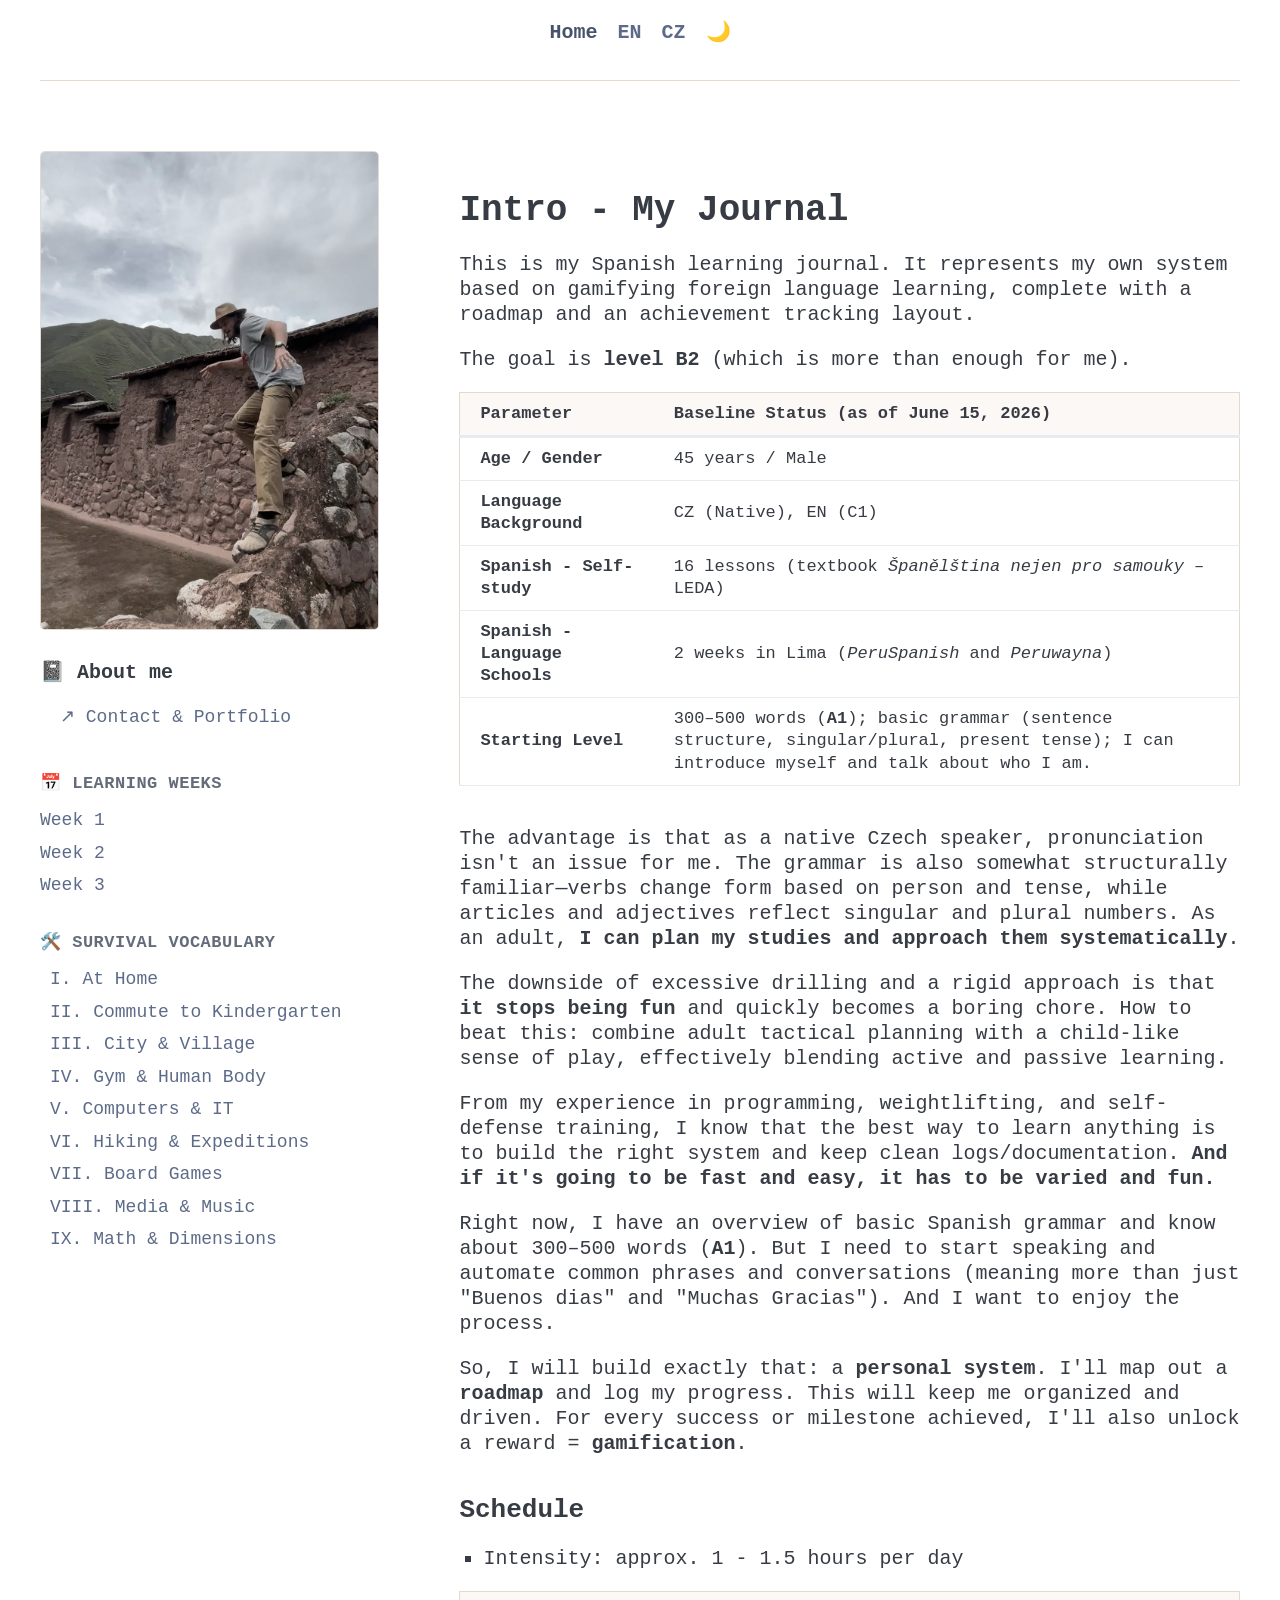
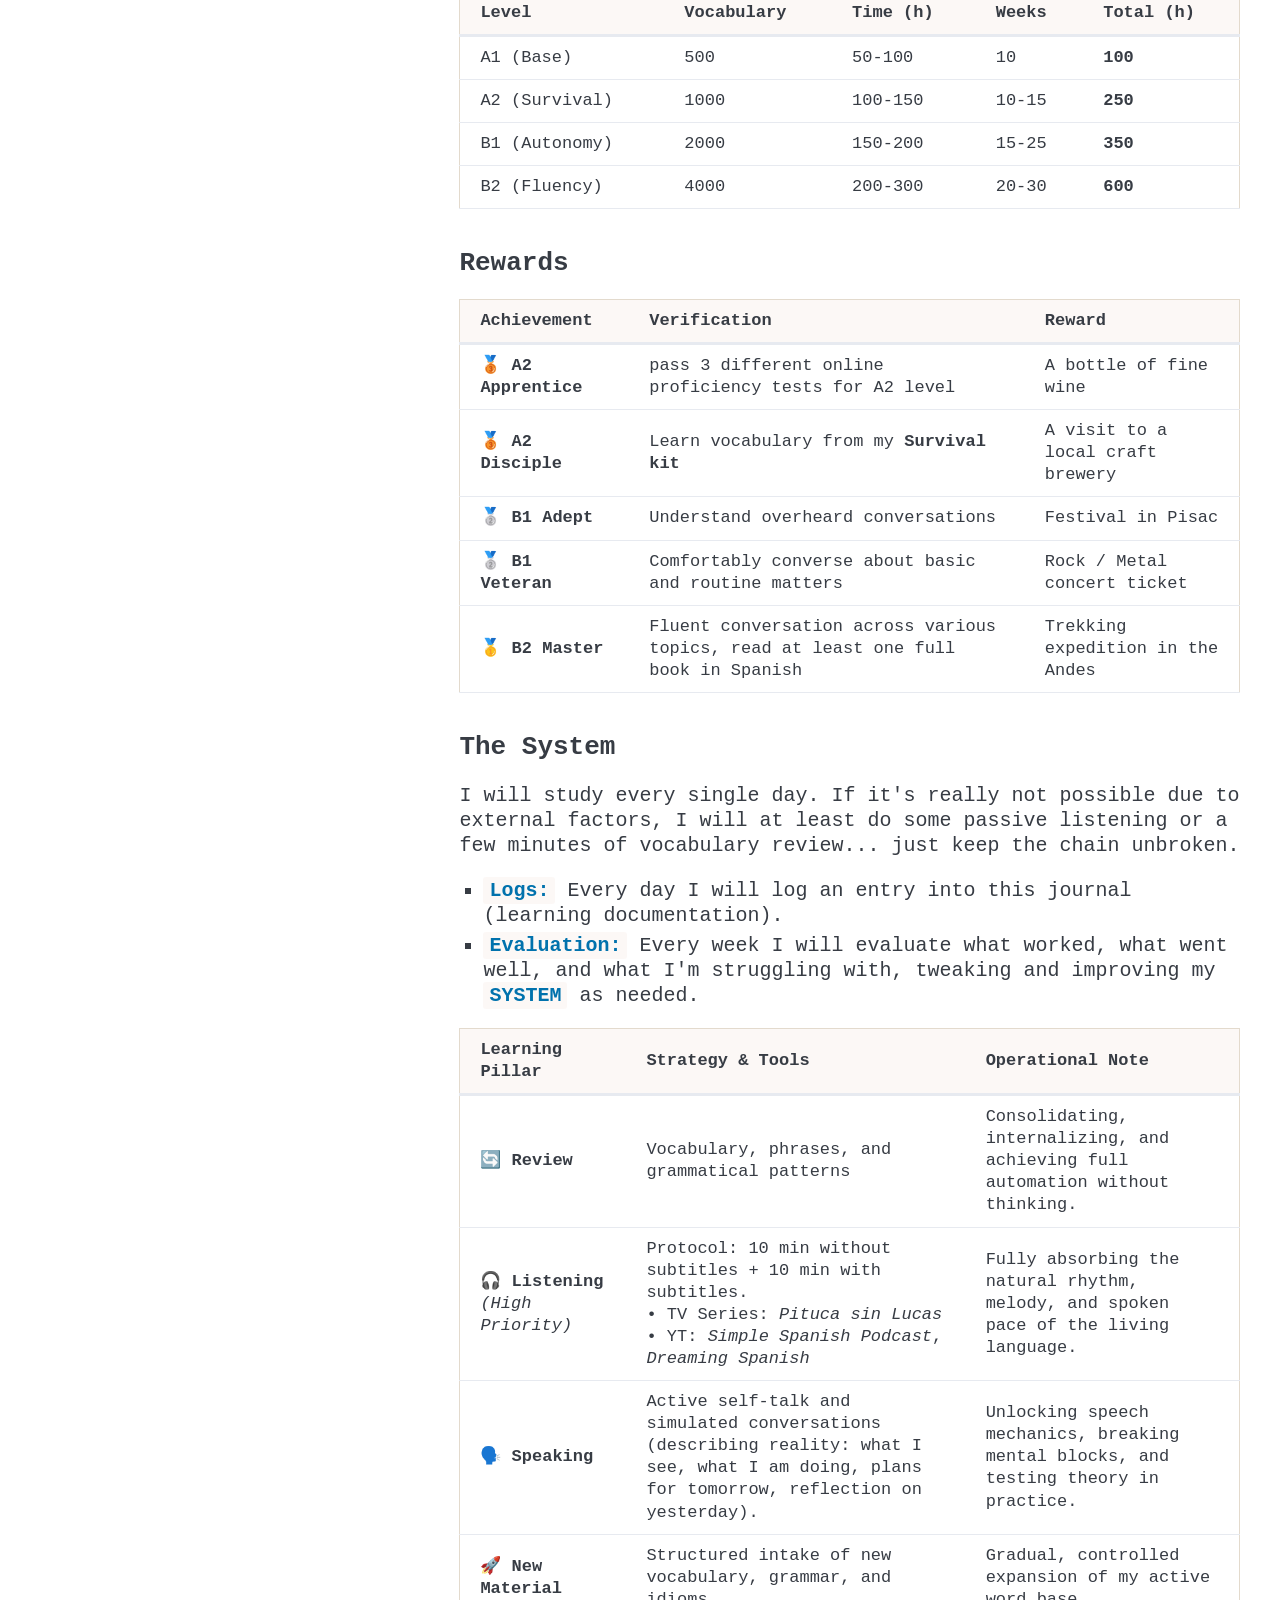
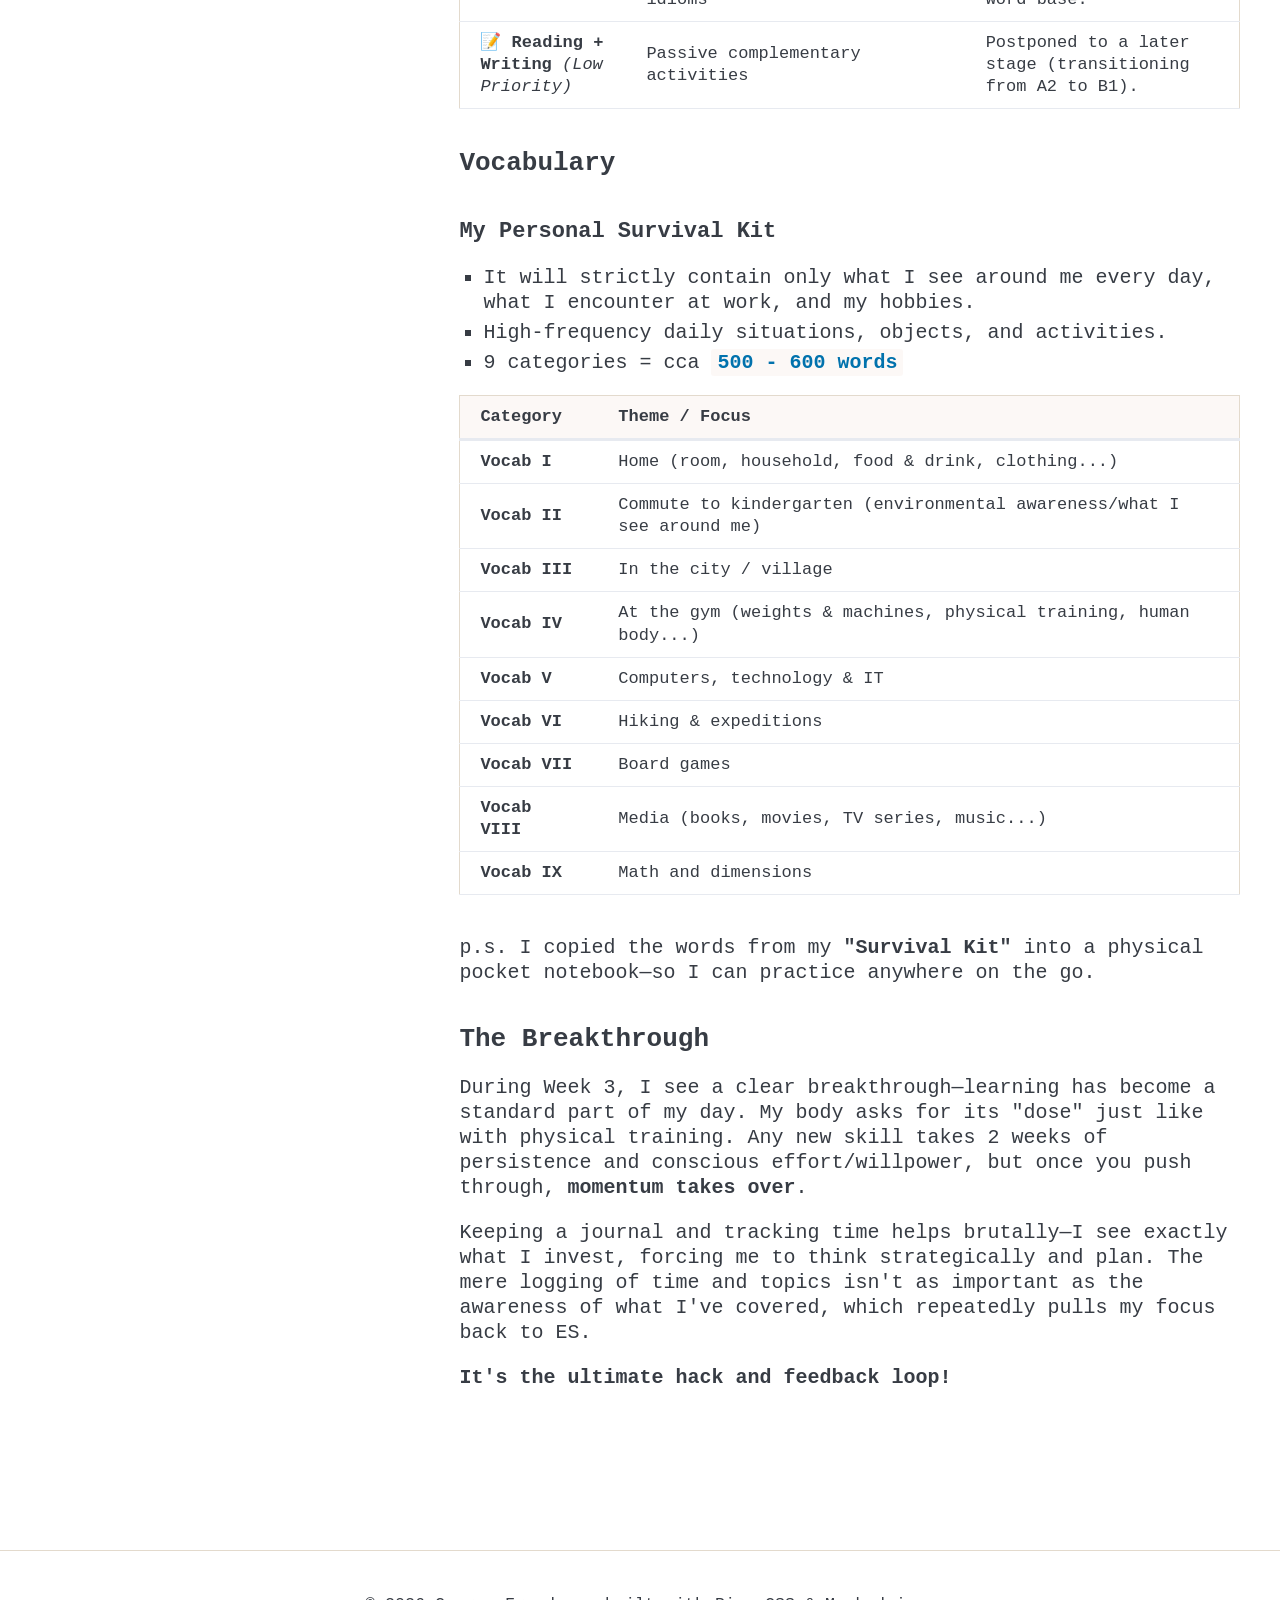
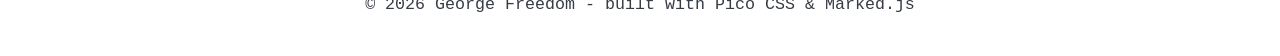
==== commit abfafc91: "Add files via upload" ====
--- a/index.html
+++ b/index.html
@@ -44,11 +44,12 @@
             <ul>
                 <li><a href="#" class="md-link" data-path="en/en_content/weeks/week1.md">Week 1</a></li>
                 <li><a href="#" class="md-link" data-path="en/en_content/weeks/week2.md">Week 2</a></li>
+                <li><a href="#" class="md-link" data-path="en/en_content/weeks/week3.md">Week 3</a></li>
             </ul>
 
             <p class="nav-title">🛠️ Survival Vocabulary</p>
             <ul>
-                <li><a href="#" class="md-link" data-path="en/en_content/vocabulary/vocab1.md">I. House & Food</a></li>
+                <li><a href="#" class="md-link" data-path="en/en_content/vocabulary/vocab1.md">I. At Home</a></li>
                 <li><a href="#" class="md-link" data-path="en/en_content/vocabulary/vocab2.md">II. Commute to Kindergarten</a></li>
                 <li><a href="#" class="md-link" data-path="en/en_content/vocabulary/vocab3.md">III. City & Village</a></li>
                 <li><a href="#" class="md-link" data-path="en/en_content/vocabulary/vocab4.md">IV. Gym & Human Body</a></li>
@@ -72,7 +73,7 @@
 
     <!-- FOOTER -->
     <footer class="dashboard-footer">
-        <small>&copy; 2026 George Freedom. Built with Pico CSS & Marked.js</small>
+        <small>&copy; 2026 George Freedom - built with Pico CSS & Marked.js</small>
     </footer>
 
     <!-- LOCAL MARKDOWN PARSER & ARCHITECTURE SCRIPT -->
--- a/static/css/custom.css
+++ b/static/css/custom.css
@@ -17,6 +17,7 @@
     --pico-primary-underline: rgba(201, 111, 83, 0.4);
     --pico-card-background-color: #f7f3ed;
     --pico-border-color: #e3dacd;
+    --custom-table-header-bg: rgba(201, 111, 83, 0.05);
 }
 
 /* Dark Theme Color Palette */
@@ -28,6 +29,7 @@
     --pico-primary-underline: rgba(222, 136, 109, 0.4);
     --pico-card-background-color: #1c1512;
     --pico-border-color: #2e231f;
+    --custom-table-header-bg: #a0614d;
 }
 
 /* ==========================================================================
@@ -37,8 +39,8 @@
 /* Main text elements designed to evoke a tactile journal feel */
 body, p, li {
     font-family: var(--typewriter-font);
-    line-height: 1.2;
-    font-weight: 520;
+    line-height: 1.25;
+    font-weight: 540;
 }
 
 /* ==========================================================================
@@ -172,7 +174,7 @@
 
 #dynamic-content th {
     font-weight: bold;
-    background-color: rgba(201, 111, 83, 0.05);
+    background-color: var(--custom-table-header-bg);
 }
 
 /* Rendered lists alignment */
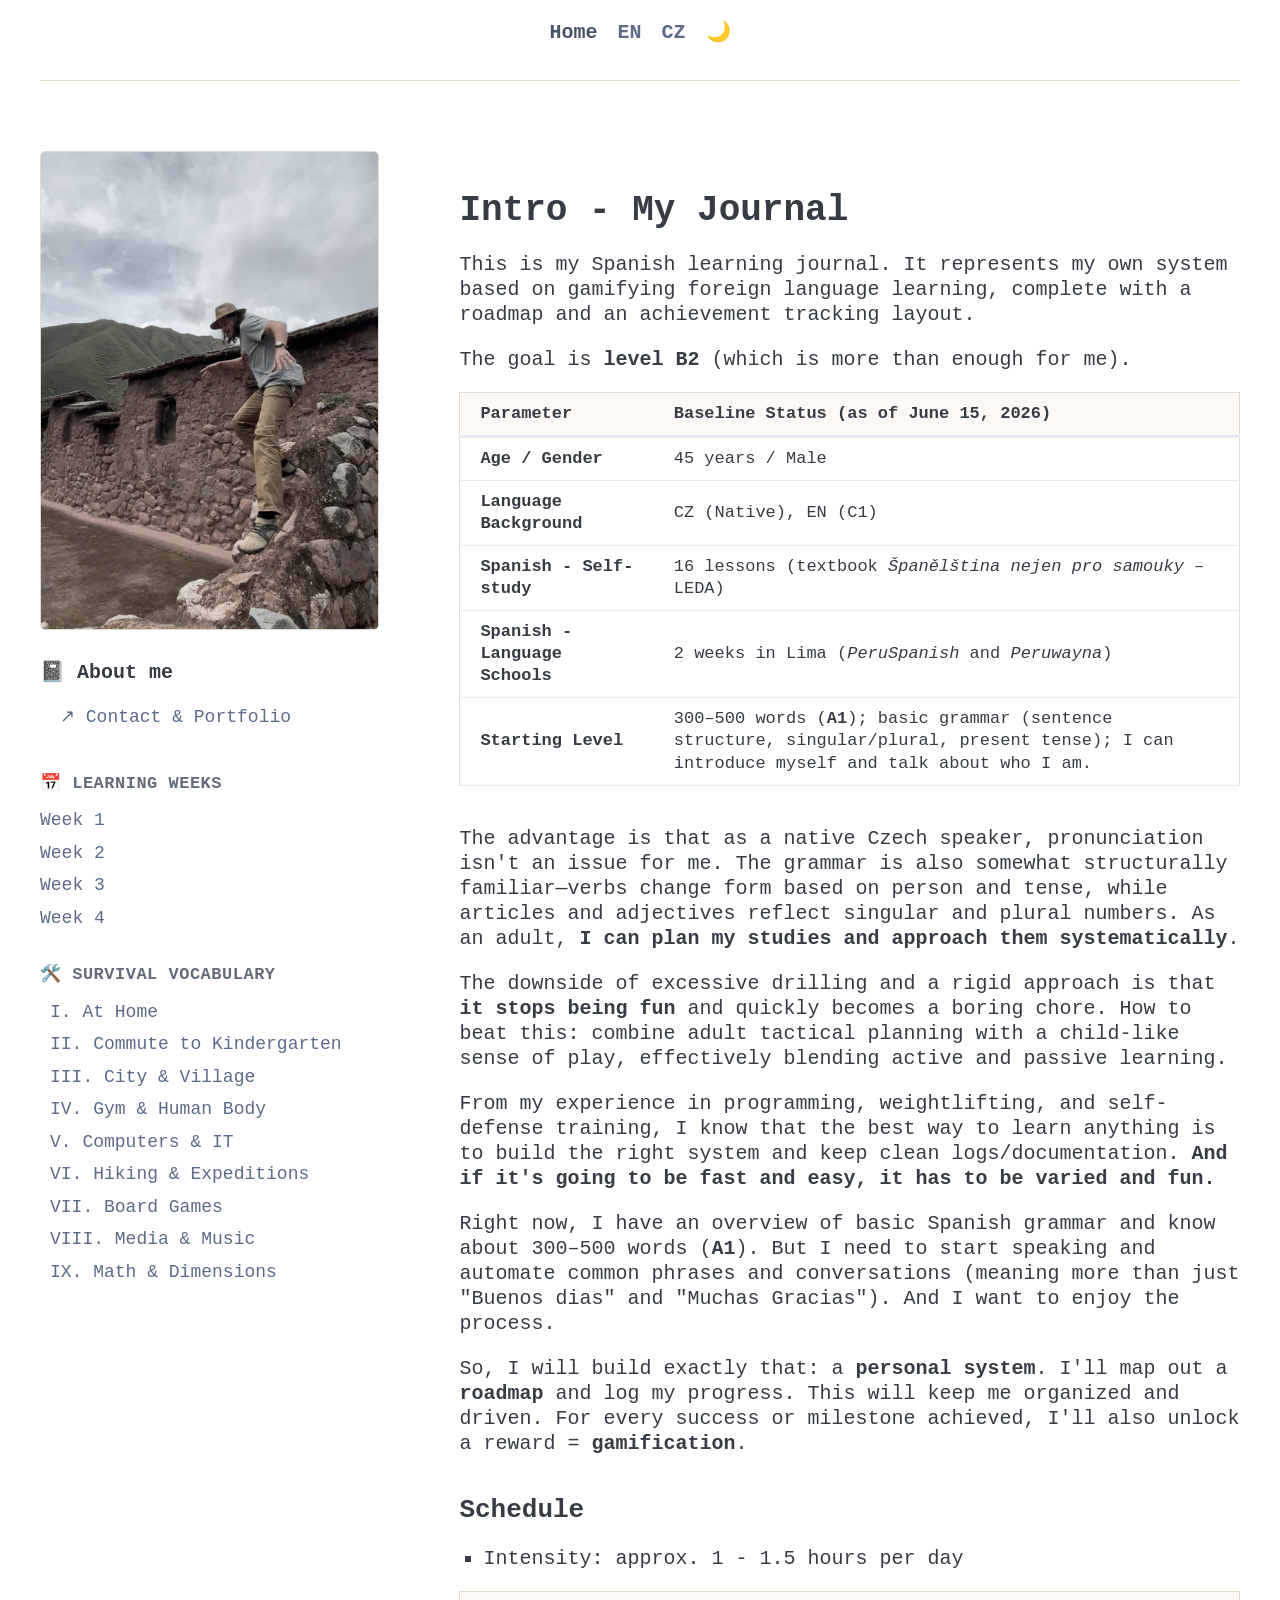
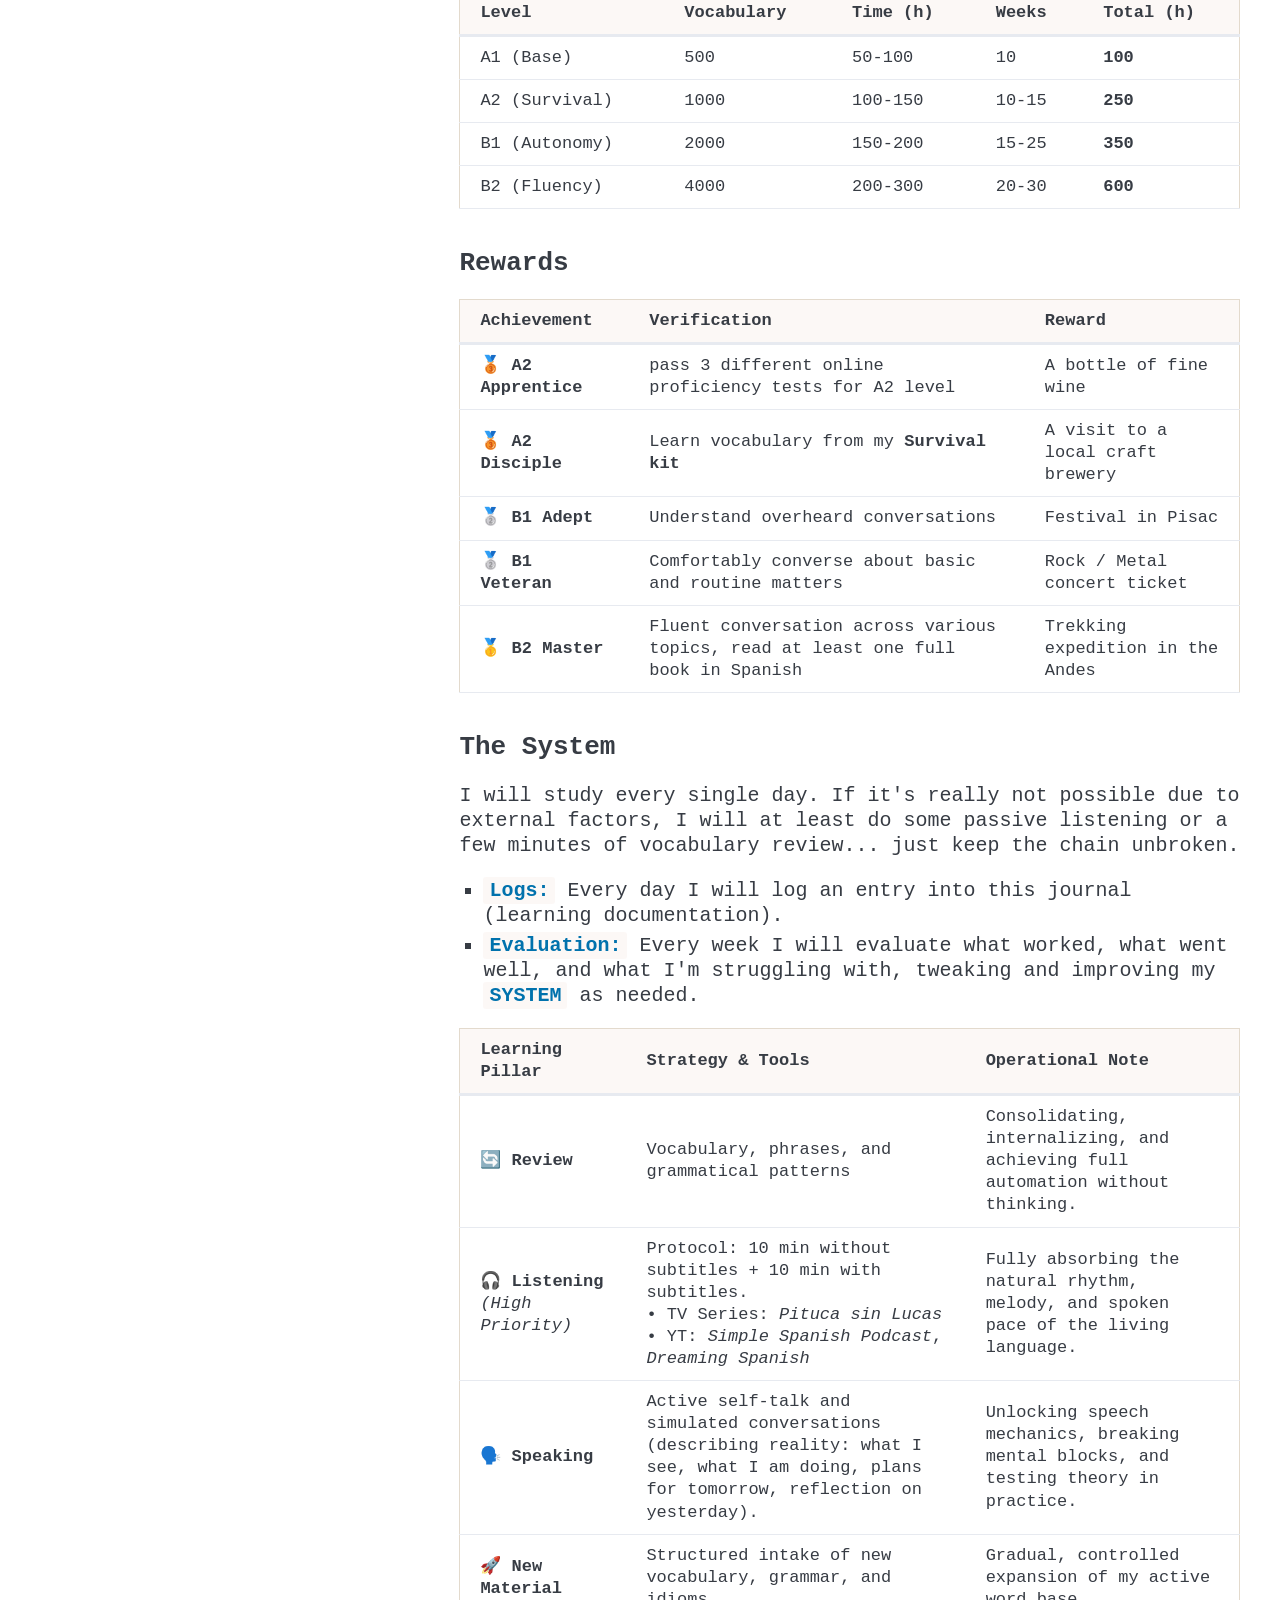
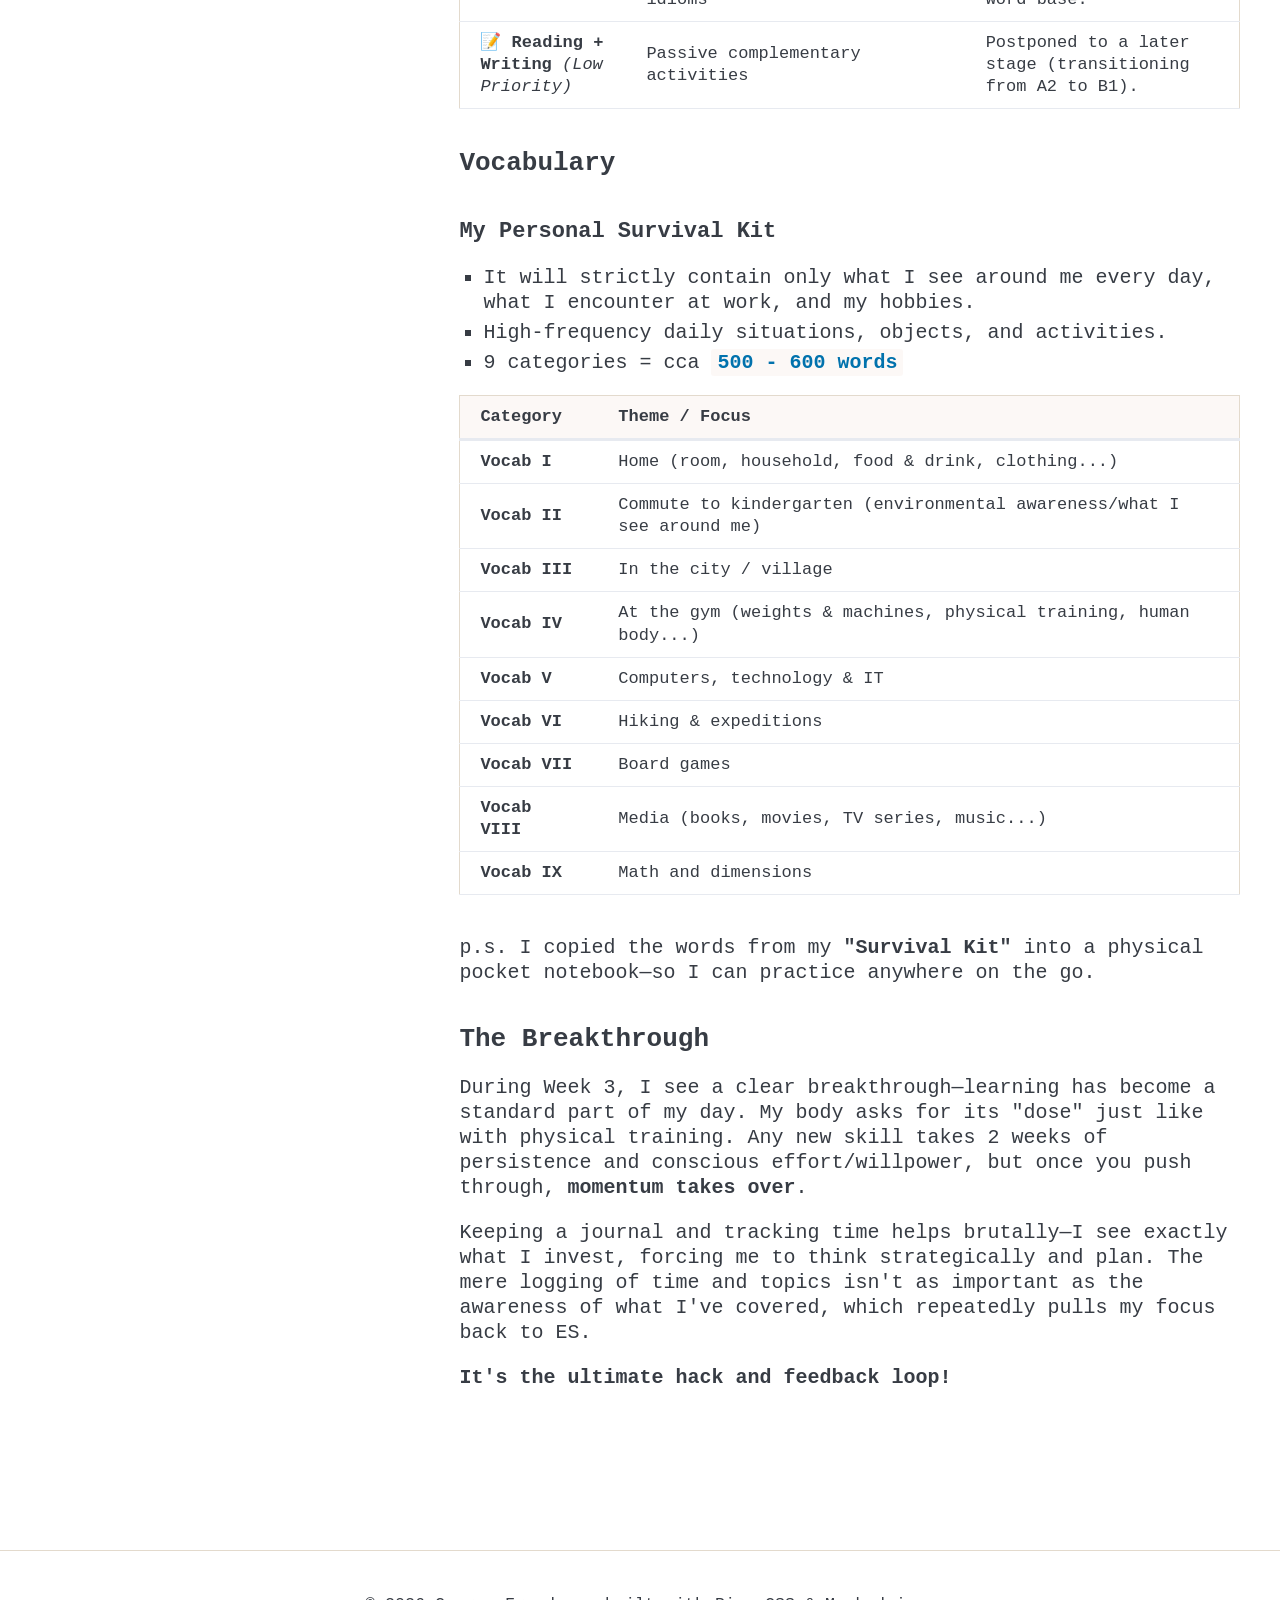
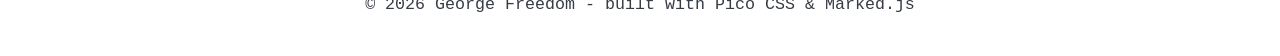
==== commit 278a6aff: "Add files via upload" ====
--- a/index.html
+++ b/index.html
@@ -45,6 +45,7 @@
                 <li><a href="#" class="md-link" data-path="en/en_content/weeks/week1.md">Week 1</a></li>
                 <li><a href="#" class="md-link" data-path="en/en_content/weeks/week2.md">Week 2</a></li>
                 <li><a href="#" class="md-link" data-path="en/en_content/weeks/week3.md">Week 3</a></li>
+                <li><a href="#" class="md-link" data-path="en/en_content/weeks/week4.md">Week 4</a></li>
             </ul>
 
             <p class="nav-title">🛠️ Survival Vocabulary</p>
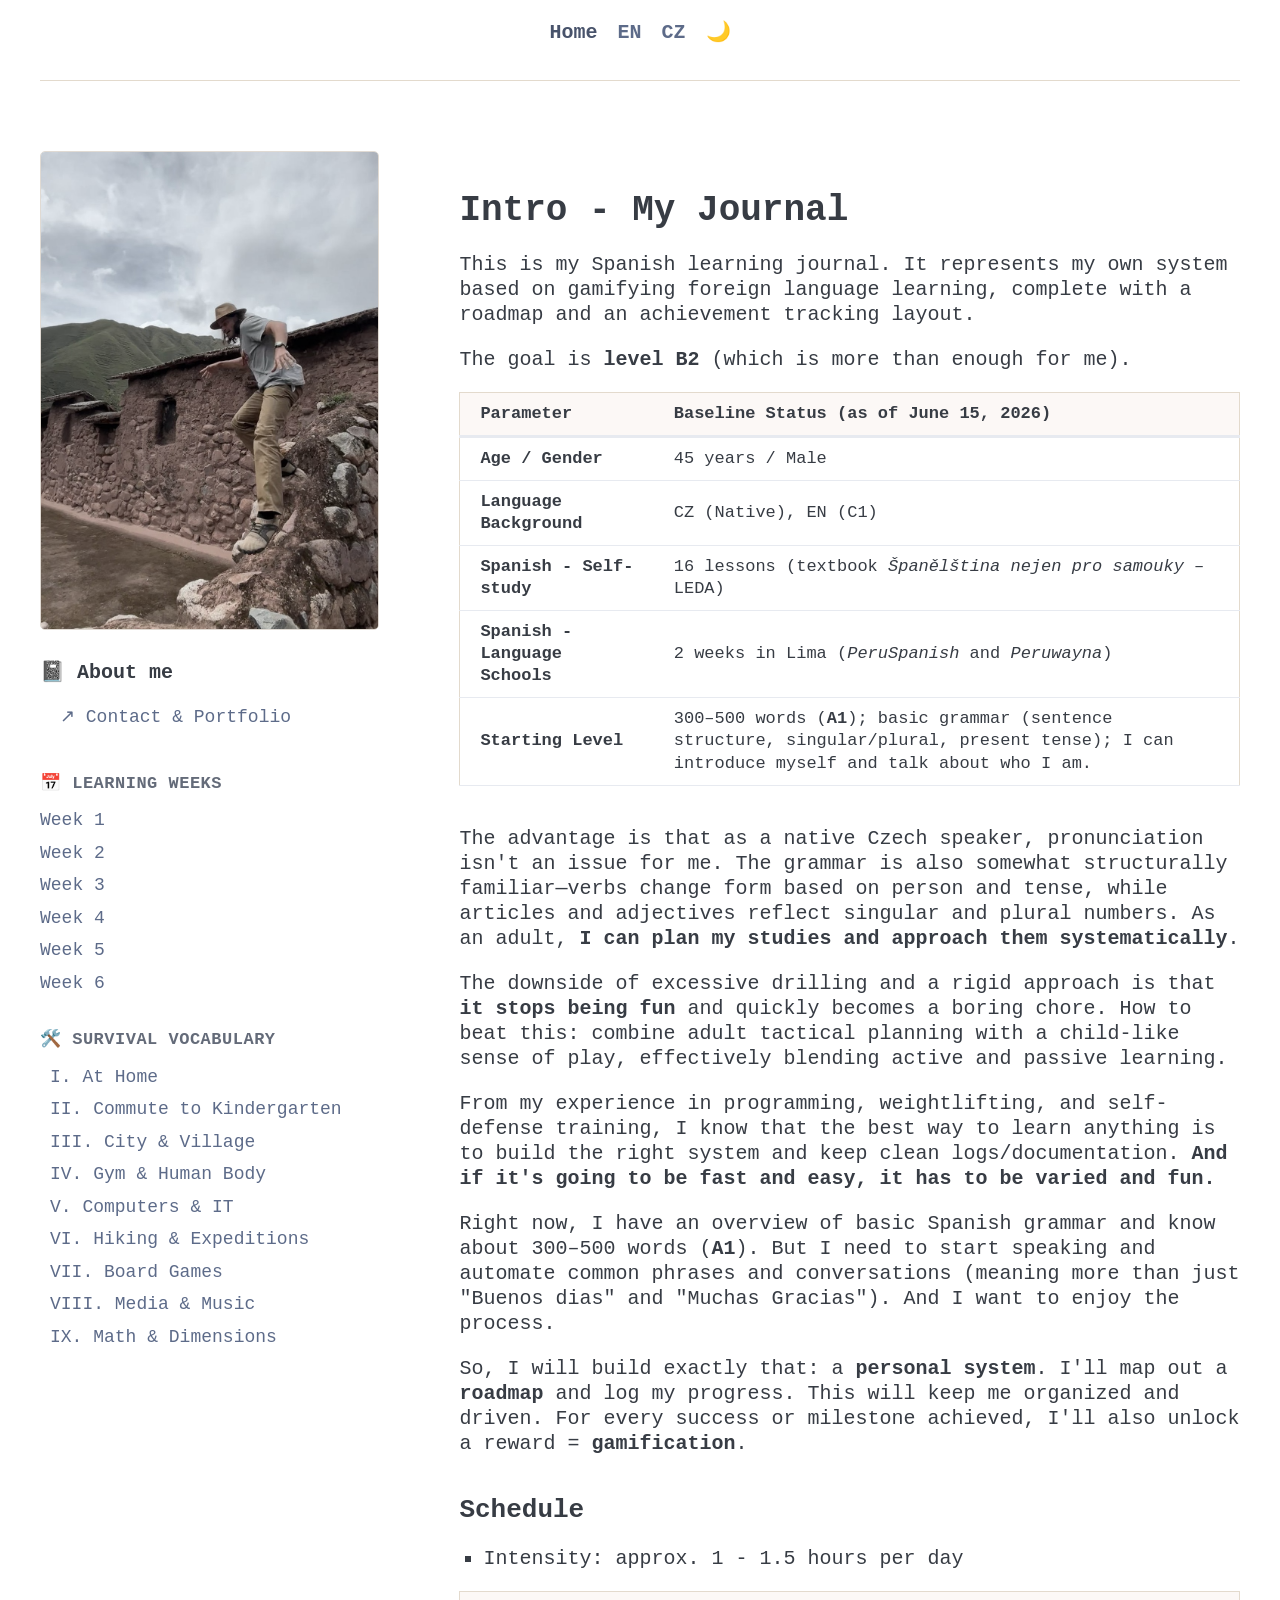
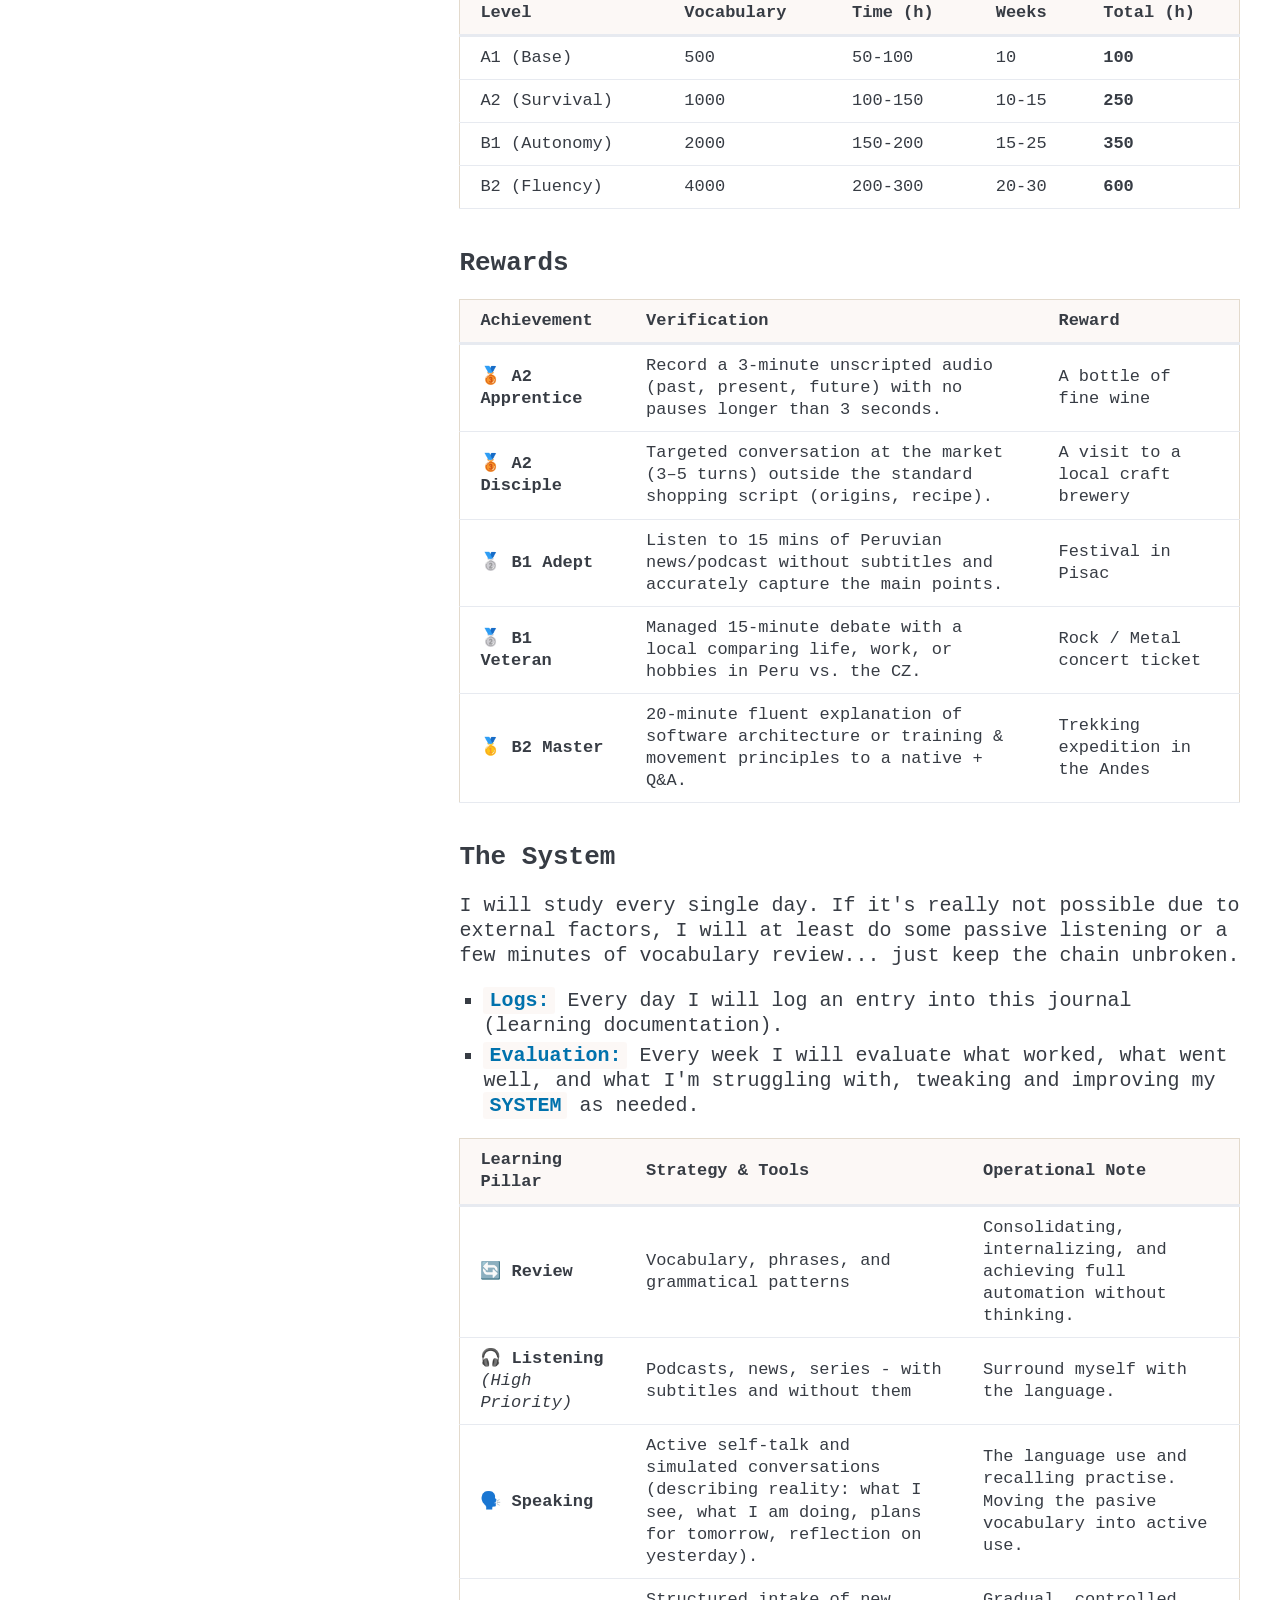
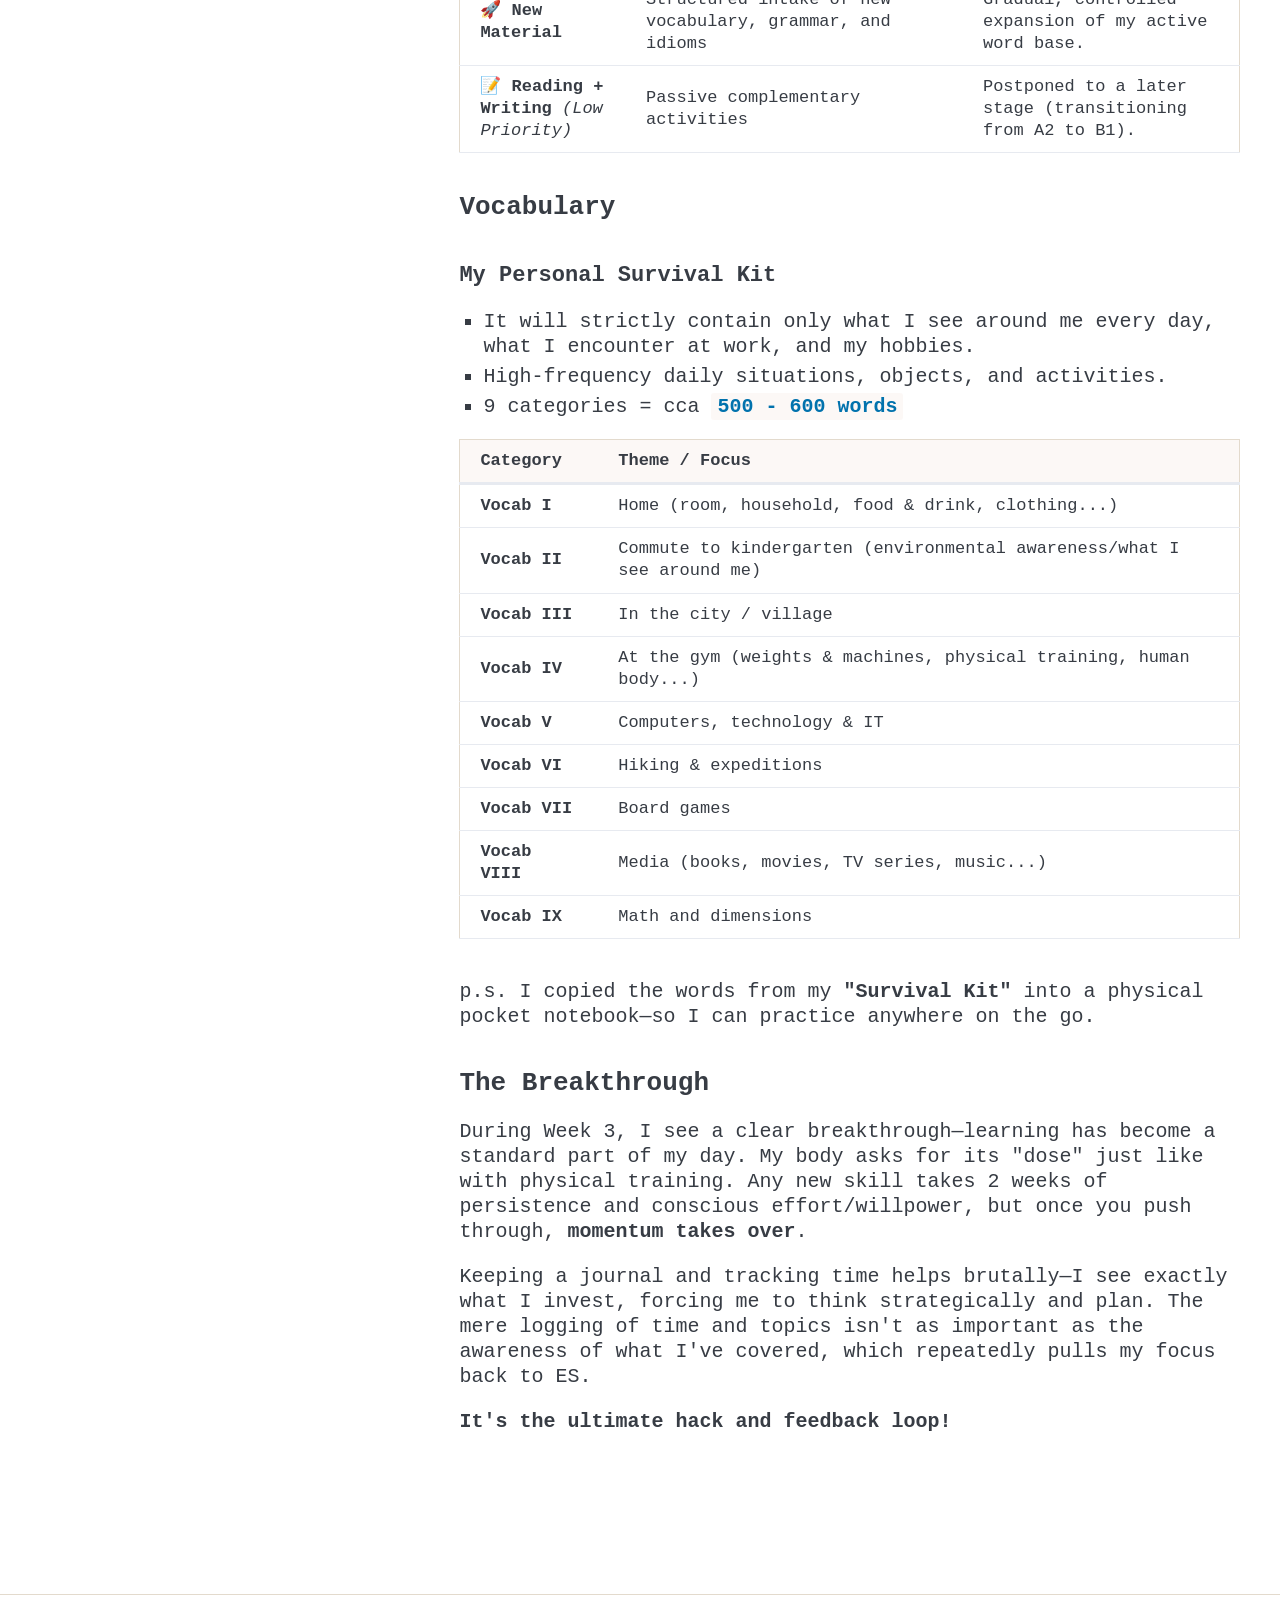
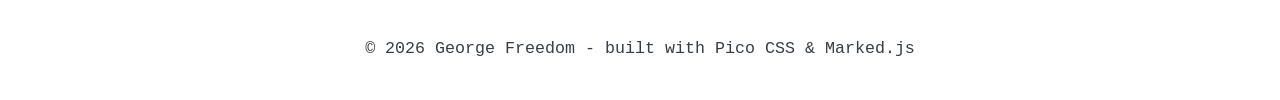
==== commit 4fa9fad4: "Add files via upload" ====
--- a/index.html
+++ b/index.html
@@ -46,6 +46,8 @@
                 <li><a href="#" class="md-link" data-path="en/en_content/weeks/week2.md">Week 2</a></li>
                 <li><a href="#" class="md-link" data-path="en/en_content/weeks/week3.md">Week 3</a></li>
                 <li><a href="#" class="md-link" data-path="en/en_content/weeks/week4.md">Week 4</a></li>
+                <li><a href="#" class="md-link" data-path="en/en_content/weeks/week5.md">Week 5</a></li>
+                <li><a href="#" class="md-link" data-path="en/en_content/weeks/week6.md">Week 6</a></li>
             </ul>
 
             <p class="nav-title">🛠️ Survival Vocabulary</p>
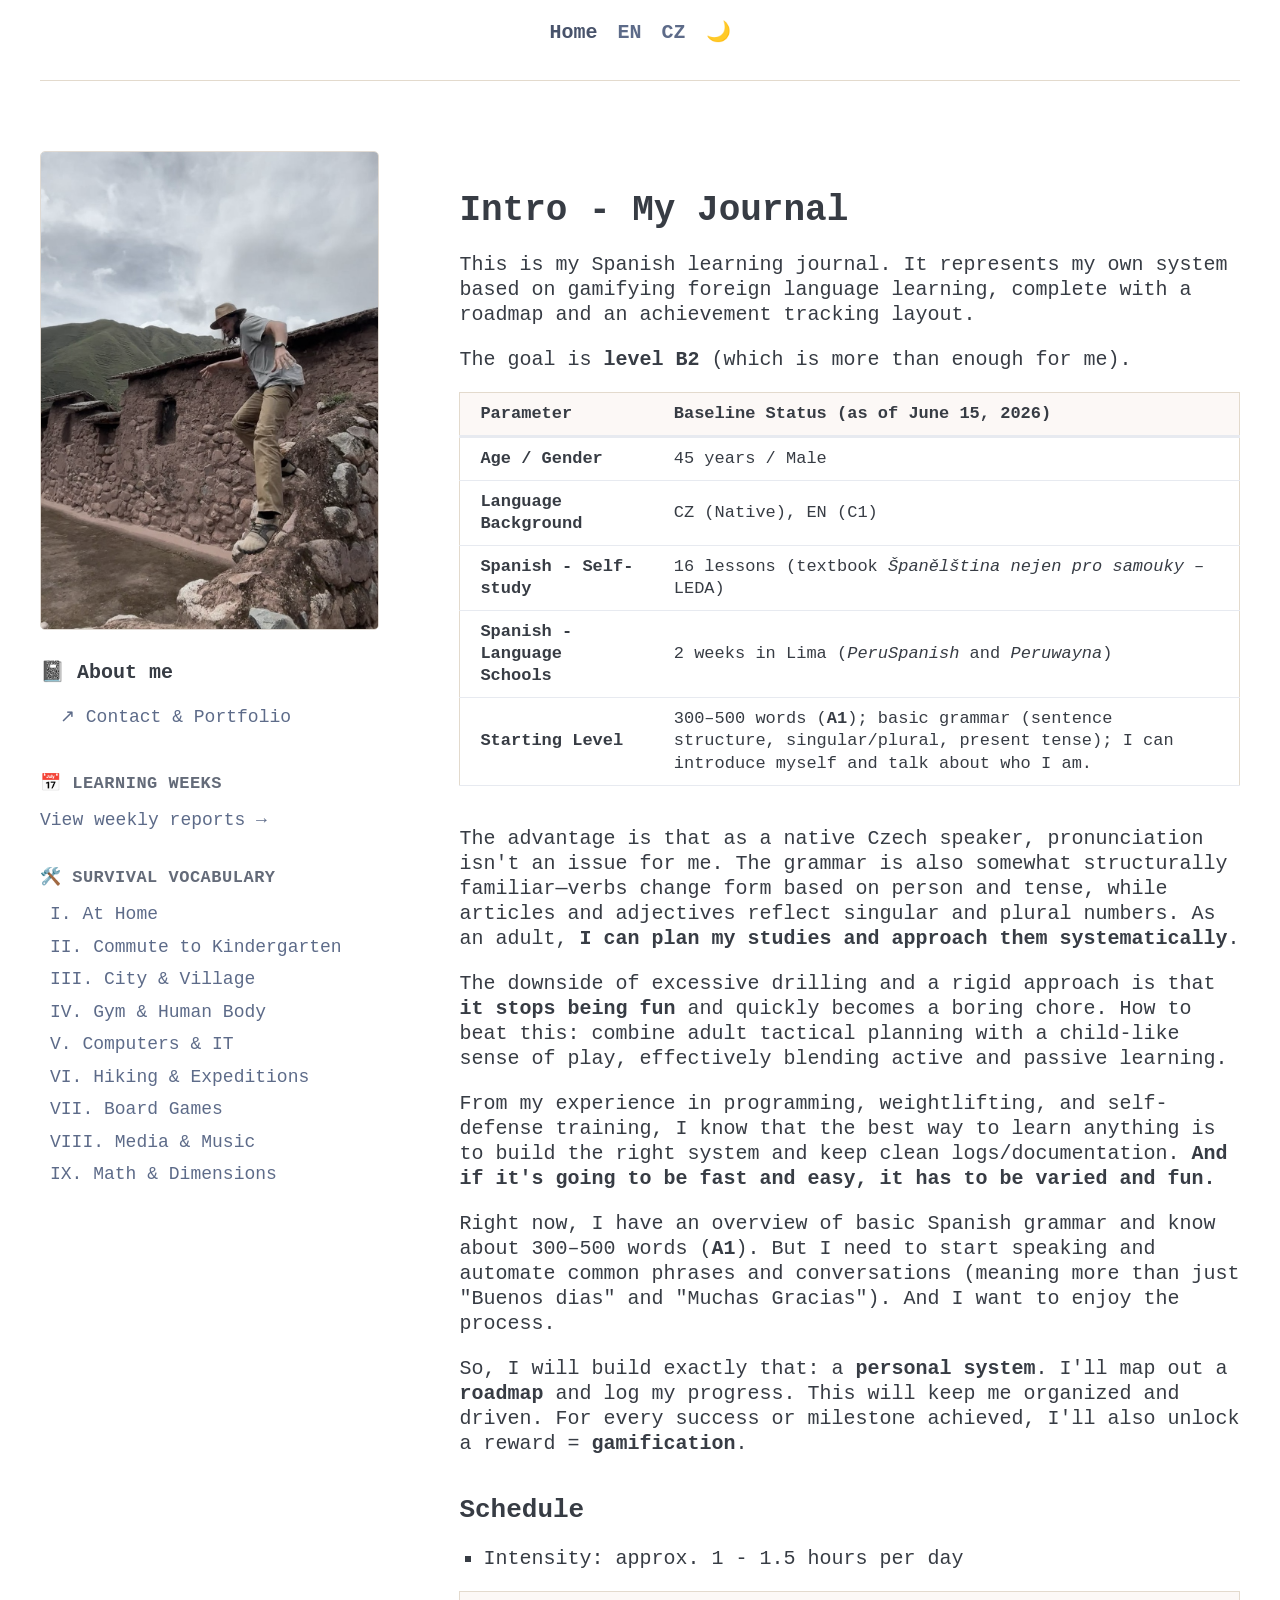
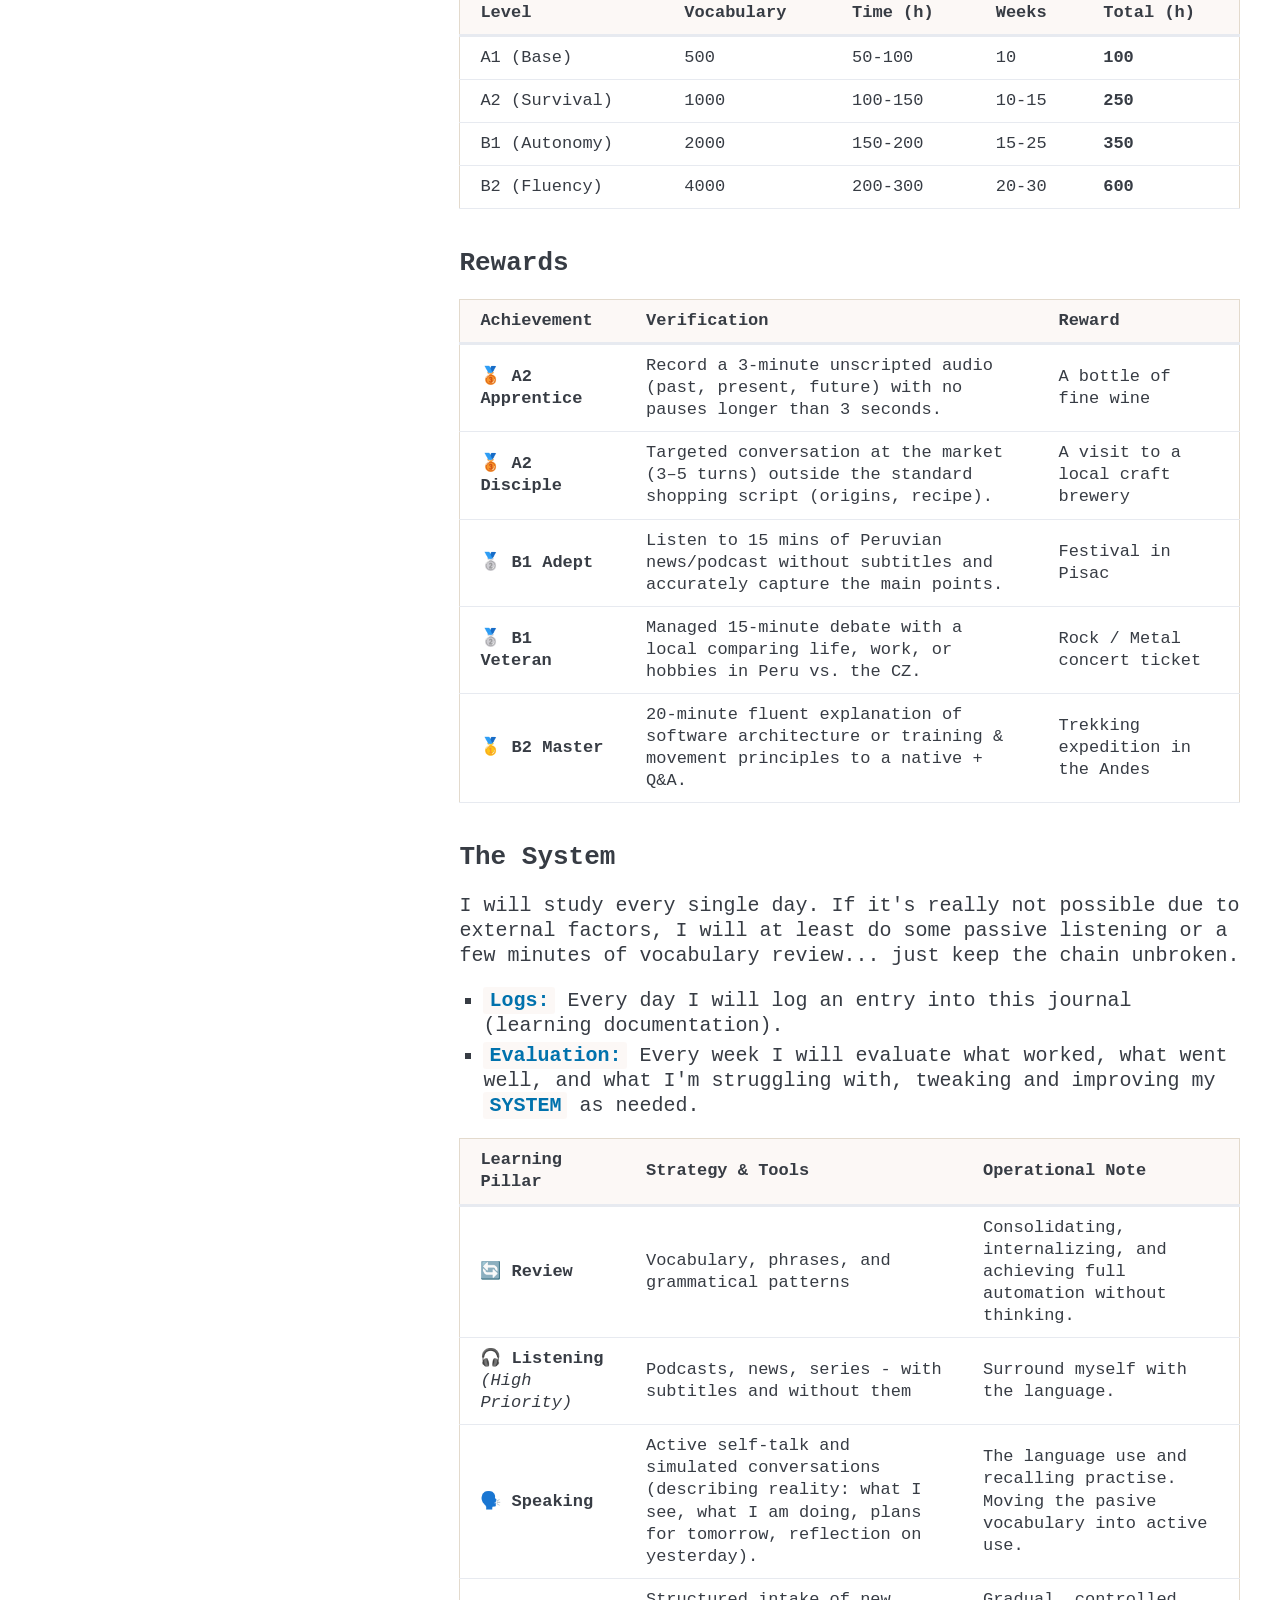
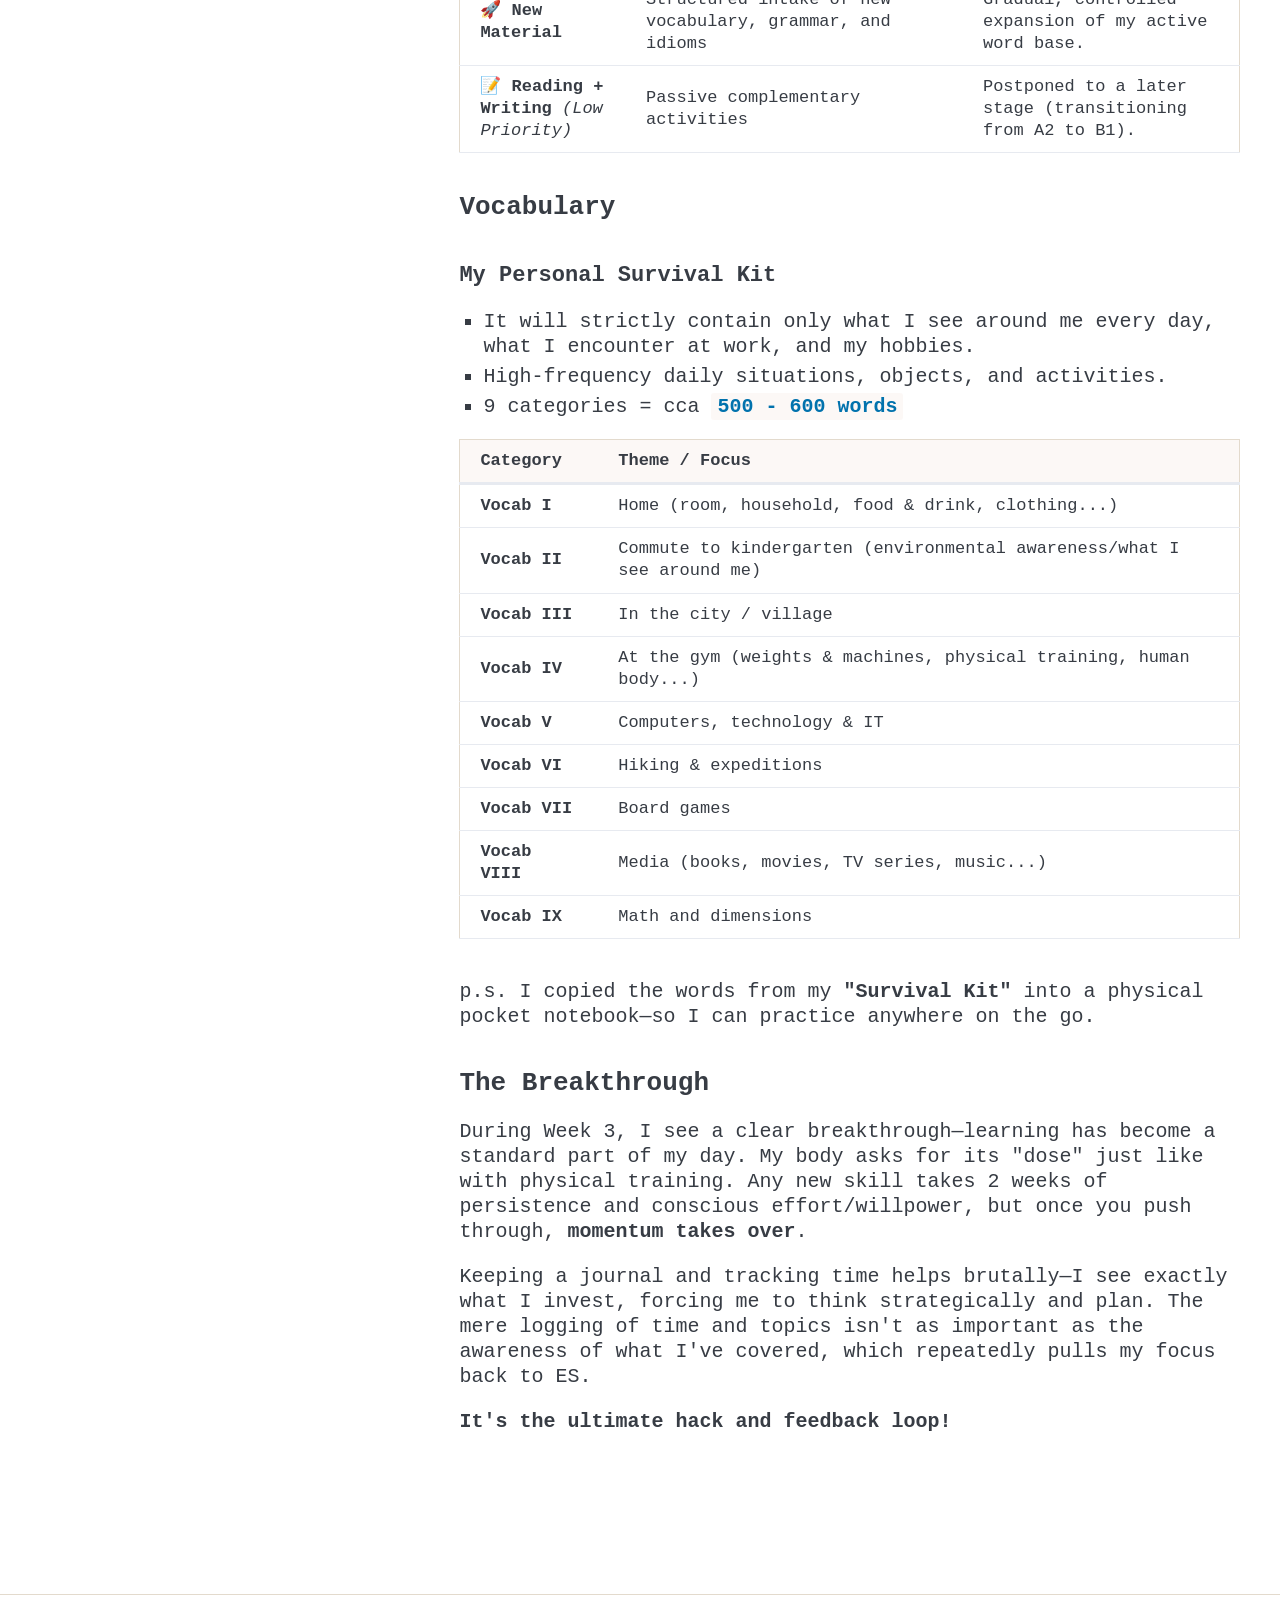
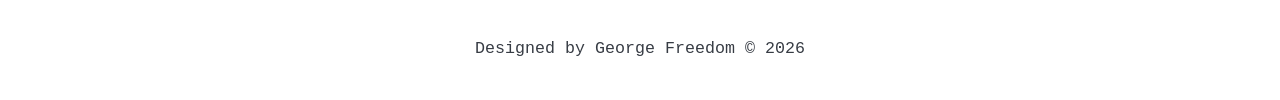
==== commit fa6fe5a4: "Add files via upload" ====
--- a/index.html
+++ b/index.html
@@ -32,6 +32,7 @@
         
         <img class="journal-profile-img" src="static/img/profilka.jpeg" alt="Expedition Logbook Focus">
 
+        <!-- PROFILE link -->
         <div class="profile-header">
             <p class="about-title">📓 About me</p>
             <ul class="about-links">
@@ -40,16 +41,15 @@
         </div>
         
         <nav class="journal-nav">
+            <!-- WEEK overview -->
             <p class="nav-title">📅 Learning Weeks</p>
             <ul>
-                <li><a href="#" class="md-link" data-path="en/en_content/weeks/week1.md">Week 1</a></li>
-                <li><a href="#" class="md-link" data-path="en/en_content/weeks/week2.md">Week 2</a></li>
-                <li><a href="#" class="md-link" data-path="en/en_content/weeks/week3.md">Week 3</a></li>
-                <li><a href="#" class="md-link" data-path="en/en_content/weeks/week4.md">Week 4</a></li>
-                <li><a href="#" class="md-link" data-path="en/en_content/weeks/week5.md">Week 5</a></li>
-                <li><a href="#" class="md-link" data-path="en/en_content/weeks/week6.md">Week 6</a></li>
+                <li>
+                    <a href="#" class="md-link" data-path="en/weeks.md">View weekly reports →</a>
+                </li>
             </ul>
 
+            <!-- VOCABULARY overview -->
             <p class="nav-title">🛠️ Survival Vocabulary</p>
             <ul>
                 <li><a href="#" class="md-link" data-path="en/en_content/vocabulary/vocab1.md">I. At Home</a></li>
@@ -76,7 +76,7 @@
 
     <!-- FOOTER -->
     <footer class="dashboard-footer">
-        <small>&copy; 2026 George Freedom - built with Pico CSS & Marked.js</small>
+        <small>Designed by George Freedom &copy; 2026</small>
     </footer>
 
     <!-- LOCAL MARKDOWN PARSER & ARCHITECTURE SCRIPT -->
@@ -159,6 +159,24 @@
                 fetchAndRenderMarkdown(path);
             });
         });
+
+        // Week overview Link Trigger
+        document.getElementById('dynamic-content').addEventListener('click', (e) => {
+            const link = e.target.closest('a');
+
+            if (!link) return;
+
+            const match = link.getAttribute('href')?.match(/^#week([1-6])$/);
+
+            if (!match) return;
+
+            e.preventDefault();
+
+            const weekNumber = match[1];
+            const filePath = `en/en_content/weeks/week${weekNumber}.md`;
+
+            fetchAndRenderMarkdown(filePath);
+        });
     </script>
 </body>
 </html>
